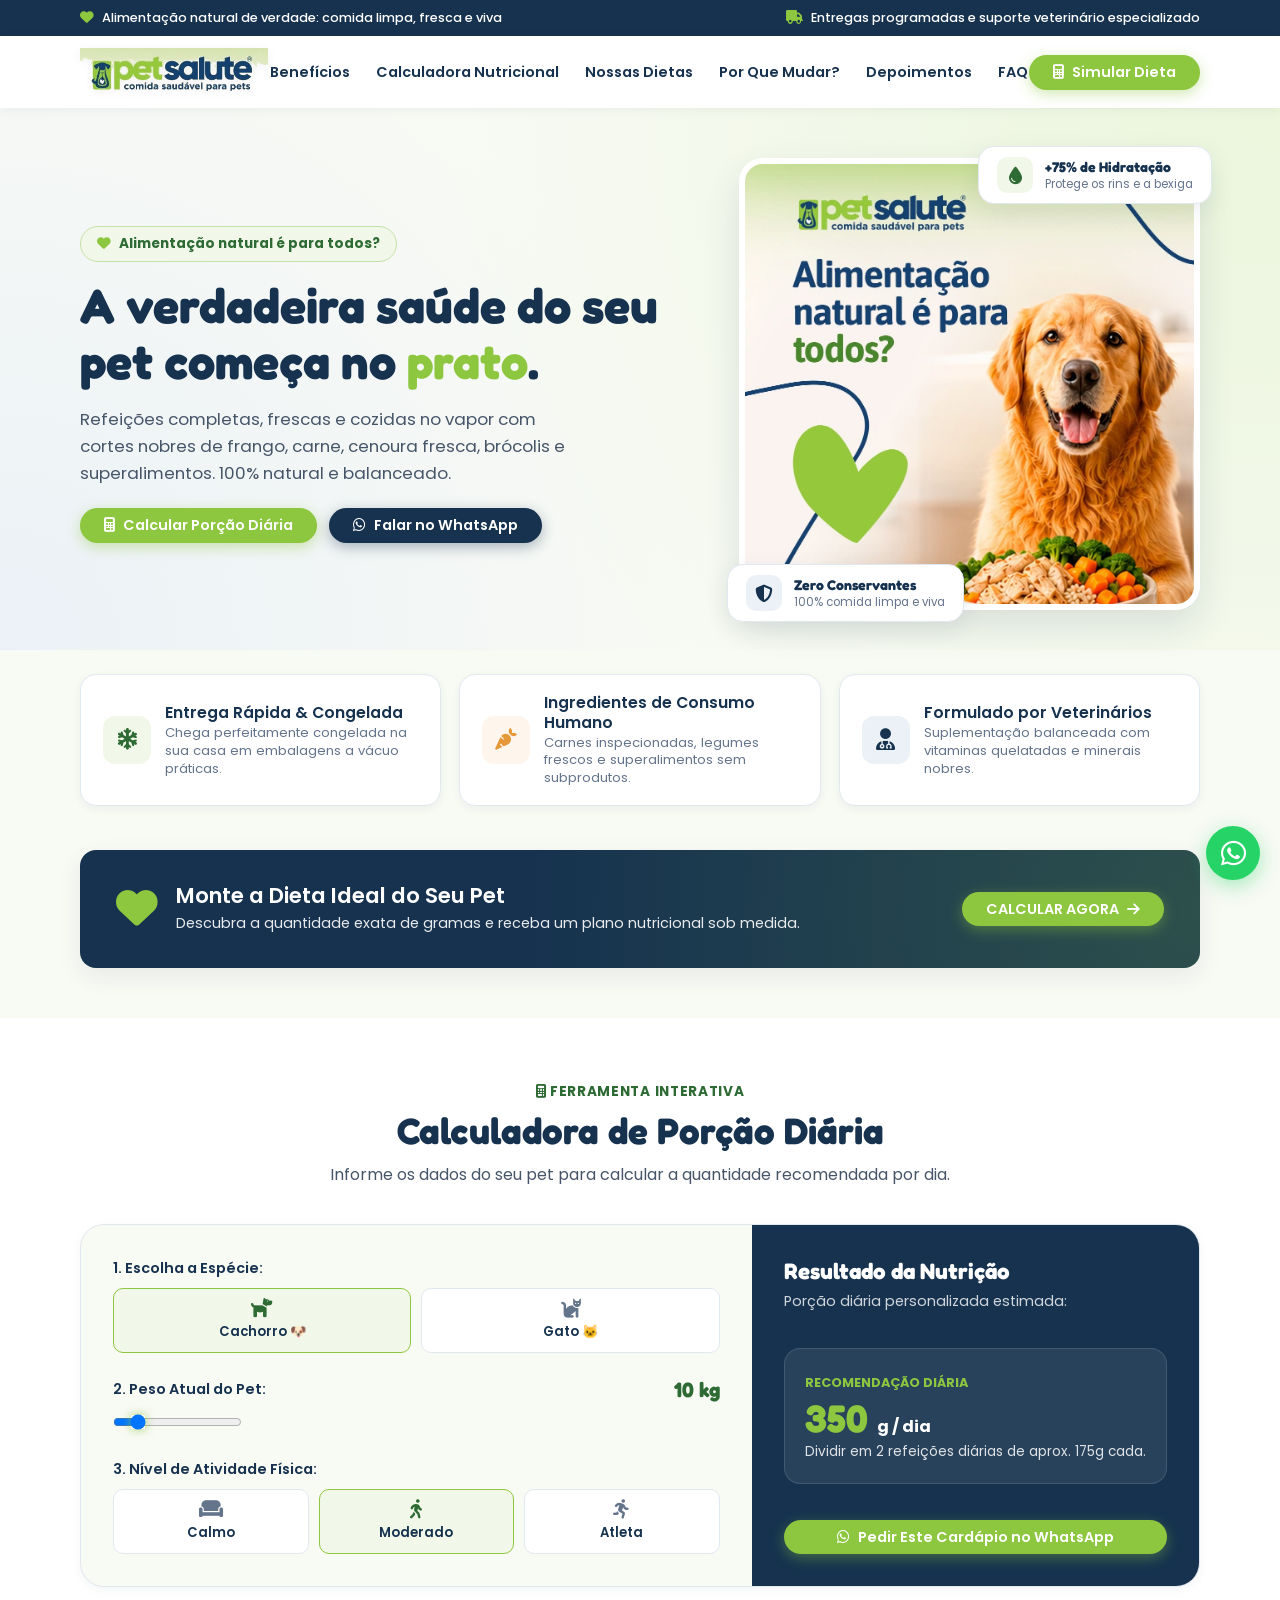
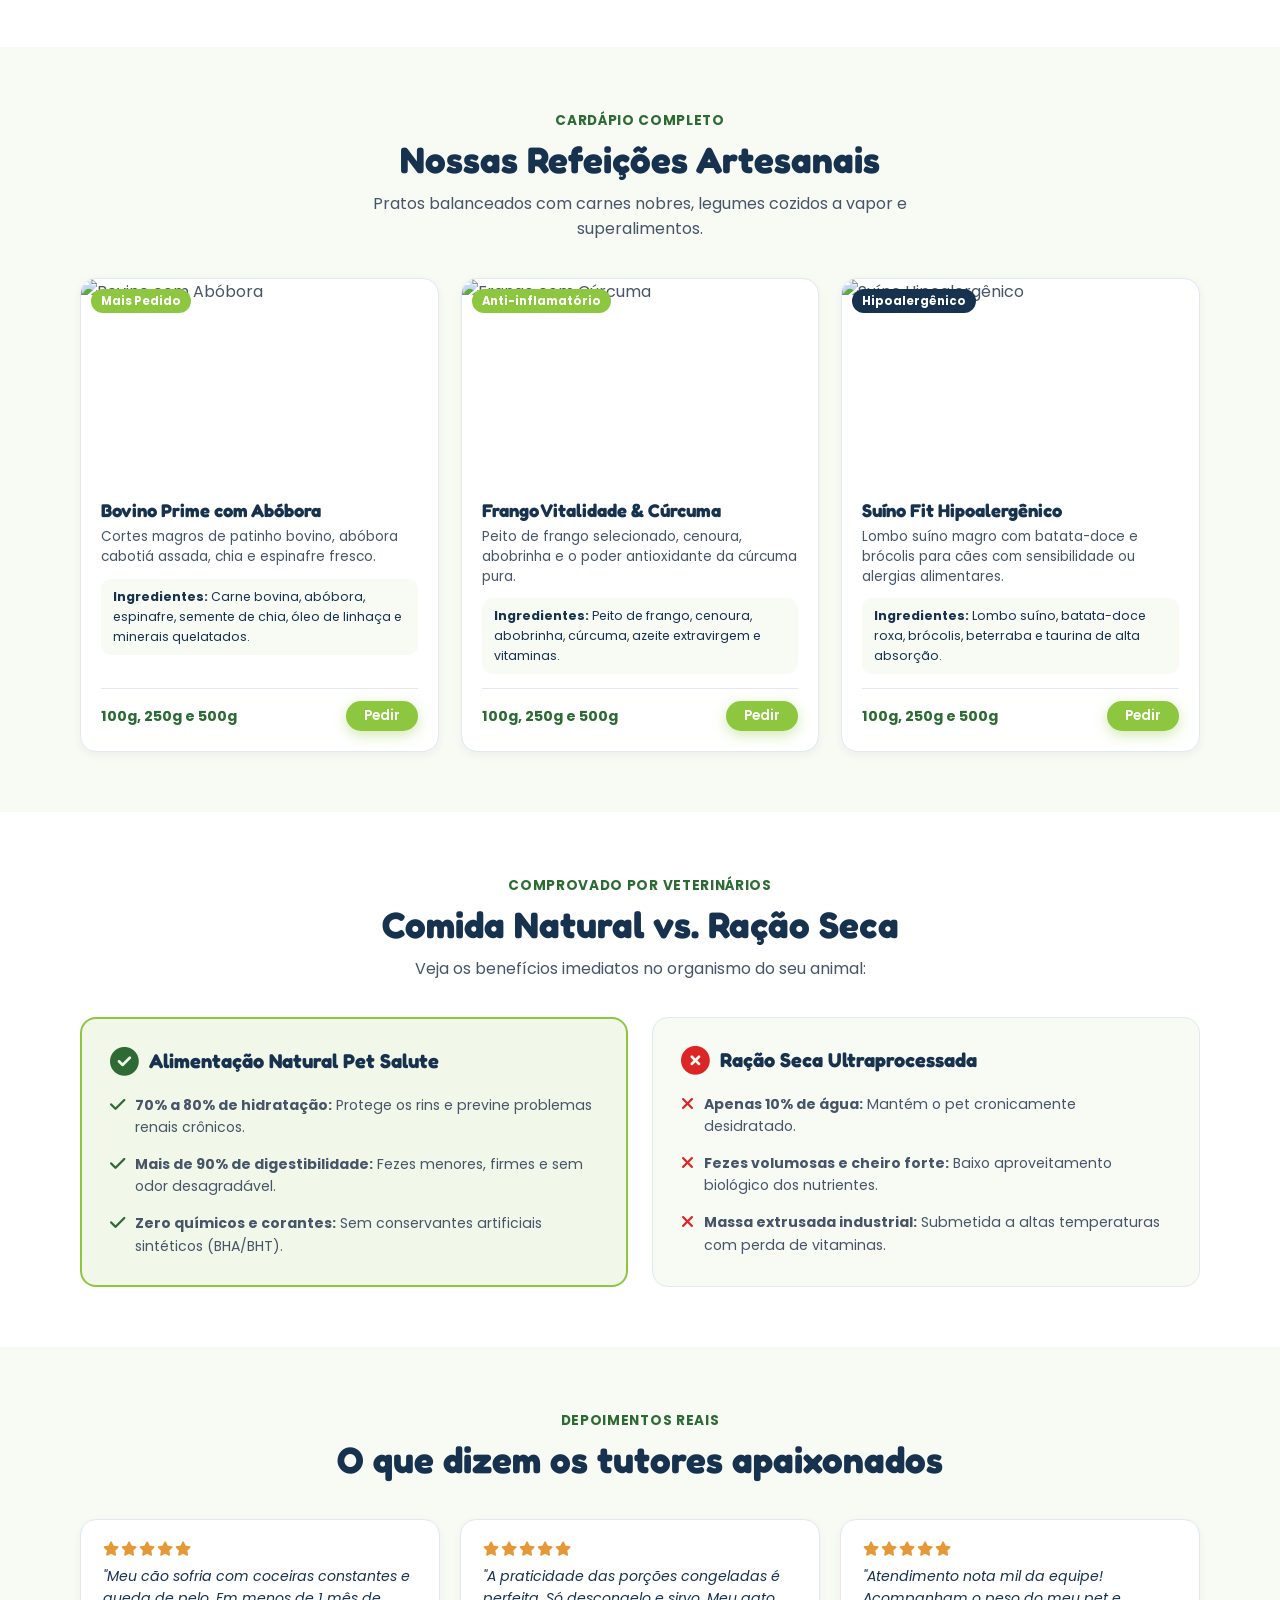
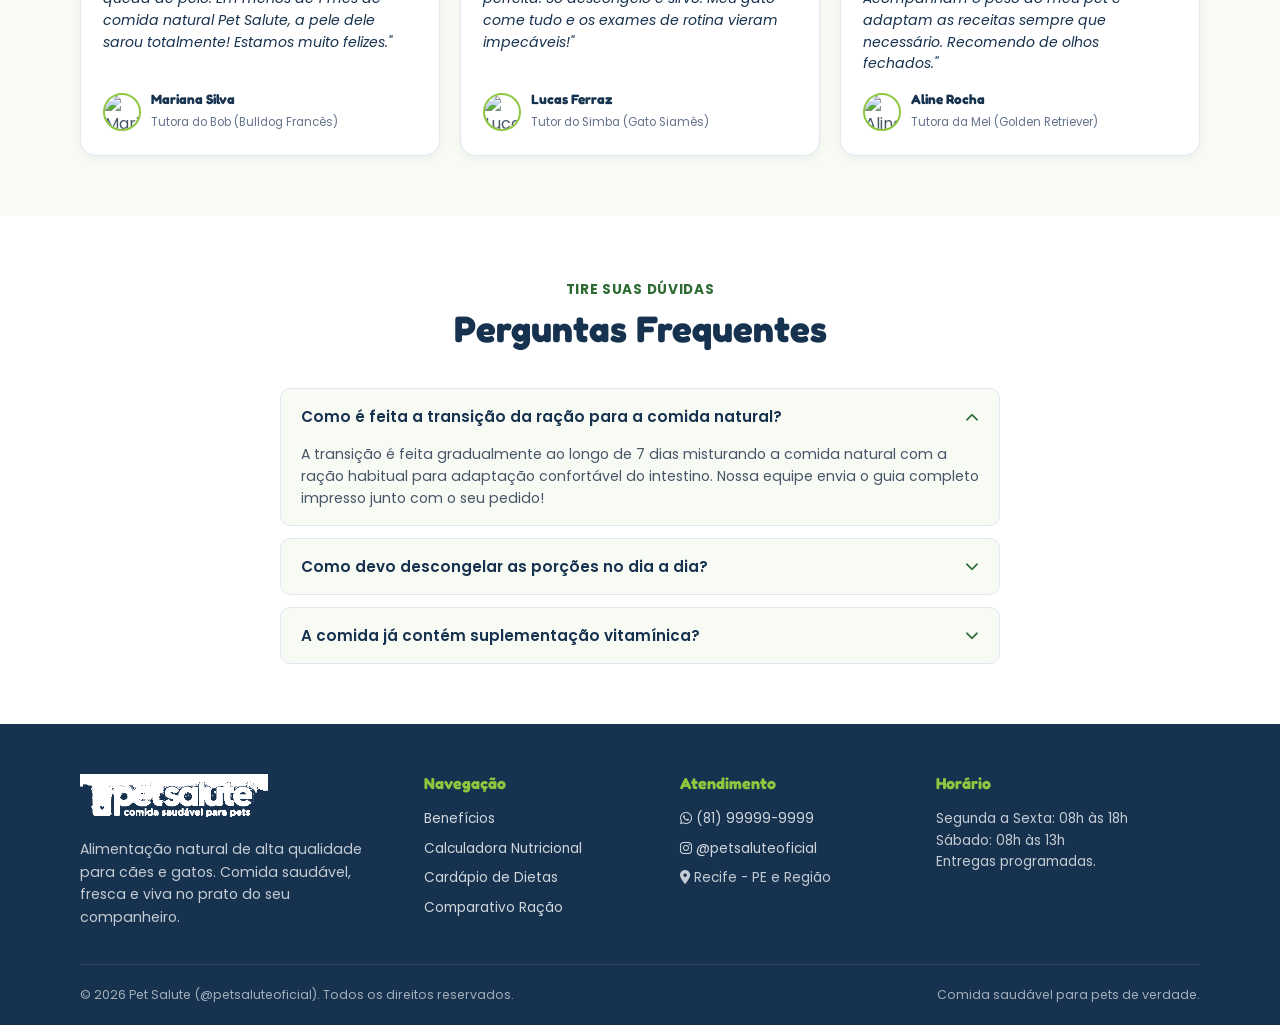
==== index.html @ 41bbfdbf "feat: site moderno Pet Salute - Alimentacao Natural" ====
<!DOCTYPE html>
<html lang="pt-BR">
<head>
  <meta charset="UTF-8">
  <meta name="viewport" content="width=device-width, initial-scale=1.0">
  <title>Pet Salute – Comida Saudável para Pets | Alimentação Natural</title>
  <meta name="description" content="Pet Salute é alimentação natural de verdade para cães e gatos. Ingredientes 100% naturais, cozimento brando no vapor e acompanhamento veterinário especializado.">
  <meta name="keywords" content="Pet Salute, Alimentação Natural Pets, Comida Saudável para Pets, Nutrição Canina Recife, Comida de Verdade Cães, @petsaluteoficial">
  <meta property="og:title" content="Pet Salute – Comida Saudável para Pets">
  <meta property="og:description" content="Alimentação natural é para todos? Conheça nossos cardápios frescos e balanceados.">
  <meta property="og:image" content="imagem.jpg">

  <!-- Favicon Oficial Pet Salute -->
  <link rel="icon" type="image/png" href="favicon.png">
  <link rel="shortcut icon" type="image/png" href="favicon.png">
  <link rel="apple-touch-icon" href="favicon.png">

  <!-- Google Fonts: Fredoka & Poppins / Readex Pro -->
  <link rel="preconnect" href="https://fonts.googleapis.com">
  <link rel="preconnect" href="https://fonts.gstatic.com" crossorigin>
  <link href="https://fonts.googleapis.com/css2?family=Fredoka:wght@400;500;600;700&family=Poppins:wght@300;400;500;600;700&display=swap" rel="stylesheet">

  <!-- Font Awesome Icons -->
  <link rel="stylesheet" href="https://cdnjs.cloudflare.com/ajax/libs/font-awesome/6.5.1/css/all.min.css">

  <!-- CSS Customizado -->
  <link rel="stylesheet" href="style.css">
</head>
<body>

  <!-- ==================== TOPBAR DE ANÚNCIO ==================== -->
  <div class="topbar-petsalute">
    <div class="container topbar-content">
      <div class="topbar-item">
        <i class="fas fa-heart"></i>
        <span>Alimentação natural de verdade: comida limpa, fresca e viva</span>
      </div>
      <div class="topbar-item">
        <i class="fas fa-truck"></i>
        <span>Entregas programadas e suporte veterinário especializado</span>
      </div>
    </div>
  </div>

  <!-- ==================== HEADER & NAVBAR ==================== -->
  <header class="site-header">
    <div class="container navbar">
      <!-- Logo Oficial Pet Salute com Transparência -->
      <a href="#" class="brand-logo-wrap" aria-label="Pet Salute Início">
        <img src="logo-petsalute.png" alt="Pet Salute - Comida Saudável para Pets" class="brand-logo-img" />
      </a>

      <!-- Menu Principal -->
      <nav class="nav-links">
        <a href="#beneficios" class="nav-link">Benefícios</a>
        <a href="#calculadora" class="nav-link">Calculadora Nutricional</a>
        <a href="#cardapio" class="nav-link">Nossas Dietas</a>
        <a href="#comparativo" class="nav-link">Por Que Mudar?</a>
        <a href="#depoimentos" class="nav-link">Depoimentos</a>
        <a href="#faq" class="nav-link">FAQ</a>
      </nav>

      <!-- Botões de Ação -->
      <div class="header-actions">
        <a href="#calculadora" class="btn-ps btn-ps-green">
          <i class="fas fa-calculator"></i> Simular Dieta
        </a>
        <button class="mobile-toggle" id="mobile-toggle-btn" aria-label="Menu">
          <i class="fas fa-bars"></i>
        </button>
      </div>
    </div>
  </header>

  <!-- ==================== HERO SECTION COM O GOLDEN RETRIEVER ==================== -->
  <section class="hero-section" id="home">
    <div class="container hero-grid">
      <div class="hero-content">
        <span class="hero-tag">
          <i class="fas fa-heart"></i> Alimentação natural é para todos?
        </span>
        <h1 class="hero-title">
          A verdadeira saúde do seu pet começa no <span>prato</span>.
        </h1>
        <p class="hero-desc">
          Refeições completas, frescas e cozidas no vapor com cortes nobres de frango, carne, cenoura fresca, brócolis e superalimentos. 100% natural e balanceado.
        </p>

        <div class="hero-ctas">
          <a href="#calculadora" class="btn-ps btn-ps-green">
            <i class="fas fa-calculator"></i> Calcular Porção Diária
          </a>
          <a href="https://wa.me/5581999999999?text=Ol%C3%A1%20Pet%20Salute!%20Gostaria%20de%20montar%20um%20card%C3%A1pio%20natural%20para%20o%20meu%20pet." target="_blank" class="btn-ps btn-ps-blue">
            <i class="fab fa-whatsapp"></i> Falar no WhatsApp
          </a>
        </div>
      </div>

      <div class="hero-media-wrap">
        <!-- Foto Oficial do Golden Retriever perfeitamente enquadrada -->
        <div class="hero-image-card">
          <img src="imagem.jpg" alt="Alimentação Natural Pet Salute" class="hero-golden-img" />
        </div>

        <!-- Badges Flutuantes -->
        <div class="hero-float-badge badge-top-right">
          <div class="float-badge-icon">
            <i class="fas fa-tint"></i>
          </div>
          <div class="float-badge-text">
            <h5>+75% de Hidratação</h5>
            <p>Protege os rins e a bexiga</p>
          </div>
        </div>

        <div class="hero-float-badge badge-bottom-left">
          <div class="float-badge-icon" style="background: #EBF1F7; color: #16324F;">
            <i class="fas fa-shield-alt"></i>
          </div>
          <div class="float-badge-text">
            <h5>Zero Conservantes</h5>
            <p>100% comida limpa e viva</p>
          </div>
        </div>
      </div>
    </div>
  </section>

  <!-- ==================== BARRA DE 3 DESTAQUES (GRID DE CONFIANÇA) ==================== -->
  <section class="features-bar-section" id="beneficios">
    <div class="container">
      <div class="features-3-grid">
        <div class="feature-box-petsalute">
          <div class="feature-box-icon">
            <i class="fas fa-snowflake"></i>
          </div>
          <div class="feature-box-text">
            <h4>Entrega Rápida & Congelada</h4>
            <p>Chega perfeitamente congelada na sua casa em embalagens a vácuo práticas.</p>
          </div>
        </div>

        <div class="feature-box-petsalute">
          <div class="feature-box-icon" style="background: #FEF6EC; color: #E59837;">
            <i class="fas fa-carrot"></i>
          </div>
          <div class="feature-box-text">
            <h4>Ingredientes de Consumo Humano</h4>
            <p>Carnes inspecionadas, legumes frescos e superalimentos sem subprodutos.</p>
          </div>
        </div>

        <div class="feature-box-petsalute">
          <div class="feature-box-icon" style="background: #EBF1F7; color: #16324F;">
            <i class="fas fa-user-md"></i>
          </div>
          <div class="feature-box-text">
            <h4>Formulado por Veterinários</h4>
            <p>Suplementação balanceada com vitaminas quelatadas e minerais nobres.</p>
          </div>
        </div>
      </div>
    </div>
  </section>

  <!-- ==================== BANNER DESTAQUE AZUL PETRÓLEO ==================== -->
  <section class="container">
    <div class="blue-banner-highlight">
      <div class="blue-banner-info">
        <div class="blue-banner-icon">
          <i class="fas fa-heart"></i>
        </div>
        <div class="blue-banner-text">
          <h3>Monte a Dieta Ideal do Seu Pet</h3>
          <p>Descubra a quantidade exata de gramas e receba um plano nutricional sob medida.</p>
        </div>
      </div>
      <a href="#calculadora" class="btn-ps btn-ps-green">
        CALCULAR AGORA <i class="fas fa-arrow-right"></i>
      </a>
    </div>
  </section>

  <!-- ==================== CALCULADORA NUTRICIONAL ==================== -->
  <section class="section-calculator" id="calculadora">
    <div class="container">
      <div class="section-head-center">
        <span class="section-tag"><i class="fas fa-calculator"></i> Ferramenta Interativa</span>
        <h2 class="section-title">Calculadora de Porção Diária</h2>
        <p class="section-subtitle">Informe os dados do seu pet para calcular a quantidade recomendada por dia.</p>
      </div>

      <div class="calculator-card-petsalute">
        <!-- Lado dos Inputs -->
        <div class="calc-inputs-side">
          <div class="calc-group">
            <label class="calc-label">1. Escolha a Espécie:</label>
            <div class="species-buttons-row">
              <button type="button" class="calc-select-btn pet-species-btn active" data-sp="dog">
                <i class="fas fa-dog"></i>
                <span>Cachorro 🐶</span>
              </button>
              <button type="button" class="calc-select-btn pet-species-btn" data-sp="cat">
                <i class="fas fa-cat"></i>
                <span>Gato 🐱</span>
              </button>
            </div>
          </div>

          <div class="calc-group">
            <div class="weight-slider-header">
              <label class="calc-label" style="margin-bottom: 0;">2. Peso Atual do Pet:</label>
              <span class="weight-number-highlight" id="weight-display-val">10 kg</span>
            </div>
            <input type="range" id="pet-weight-range" min="1" max="60" step="0.5" value="10" />
          </div>

          <div class="calc-group" style="margin-bottom: 0;">
            <label class="calc-label">3. Nível de Atividade Física:</label>
            <div class="activity-buttons-row">
              <button type="button" class="calc-select-btn pet-act-btn" data-act="low">
                <i class="fas fa-couch"></i>
                <span>Calmo</span>
              </button>
              <button type="button" class="calc-select-btn pet-act-btn active" data-act="moderate">
                <i class="fas fa-walking"></i>
                <span>Moderado</span>
              </button>
              <button type="button" class="calc-select-btn pet-act-btn" data-act="high">
                <i class="fas fa-running"></i>
                <span>Atleta</span>
              </button>
            </div>
          </div>
        </div>

        <!-- Lado do Resultado -->
        <div class="calc-results-side">
          <div>
            <h3 style="color: white; font-size: 1.4rem; margin-bottom: 6px;">Resultado da Nutrição</h3>
            <p style="color: rgba(255,255,255,0.8); font-size: 0.9rem;">Porção diária personalizada estimada:</p>
          </div>

          <div class="result-card-inner">
            <span style="font-size: 0.8rem; text-transform: uppercase; color: var(--ps-green); font-weight: 700;">Recomendação Diária</span>
            <div class="result-grams" id="calc-grams-result">350 <span>g / dia</span></div>
            <p style="font-size: 0.85rem; color: rgba(255,255,255,0.85); margin-bottom: 0;" id="calc-meals-split">
              Dividir em 2 refeições diárias de 175g.
            </p>
          </div>

          <a href="#" id="calc-whatsapp-btn" target="_blank" class="btn-ps btn-ps-green" style="width: 100%;">
            <i class="fab fa-whatsapp"></i> Pedir Este Cardápio no WhatsApp
          </a>
        </div>
      </div>
    </div>
  </section>

  <!-- ==================== VITRINE DE DIETAS ==================== -->
  <section class="section-products" id="cardapio">
    <div class="container">
      <div class="section-head-center">
        <span class="section-tag">Cardápio Completo</span>
        <h2 class="section-title">Nossas Refeições Artesanais</h2>
        <p class="section-subtitle">Pratos balanceados com carnes nobres, legumes cozidos a vapor e superalimentos.</p>
      </div>

      <div class="products-grid-petsalute">
        <!-- Produto 1 -->
        <div class="product-card-petsalute">
          <div class="product-image-container">
            <img src="https://images.unsplash.com/photo-1589924691995-400dc9ecc119?auto=format&fit=crop&w=700&q=80" alt="Bovino com Abóbora" />
            <span class="product-seal-badge">Mais Pedido</span>
          </div>
          <div class="product-card-body">
            <h3 class="product-card-title">Bovino Prime com Abóbora</h3>
            <p class="product-card-desc">Cortes magros de patinho bovino, abóbora cabotiá assada, chia e espinafre fresco.</p>
            <div class="product-ingredients-box">
              <strong>Ingredientes:</strong> Carne bovina, abóbora, espinafre, semente de chia, óleo de linhaça e minerais quelatados.
            </div>
            <div class="product-card-footer">
              <span style="font-weight: 700; color: var(--ps-green-dark); font-size: 0.9rem;">100g, 250g e 500g</span>
              <a href="https://wa.me/5581999999999?text=Ol%C3%A1%20Pet%20Salute!%20Quero%20pedir%20a%20receita%20Bovino%20Prime%20com%20Ab%C3%B3bora." target="_blank" class="btn-ps btn-ps-green" style="padding: 8px 18px; font-size: 0.85rem;">
                Pedir
              </a>
            </div>
          </div>
        </div>

        <!-- Produto 2 -->
        <div class="product-card-petsalute">
          <div class="product-image-container">
            <img src="https://images.unsplash.com/photo-1546069901-ba9599a7e63c?auto=format&fit=crop&w=700&q=80" alt="Frango com Cúrcuma" />
            <span class="product-seal-badge">Anti-inflamatório</span>
          </div>
          <div class="product-card-body">
            <h3 class="product-card-title">Frango Vitalidade & Cúrcuma</h3>
            <p class="product-card-desc">Peito de frango selecionado, cenoura, abobrinha e o poder antioxidante da cúrcuma pura.</p>
            <div class="product-ingredients-box">
              <strong>Ingredientes:</strong> Peito de frango, cenoura, abobrinha, cúrcuma, azeite extravirgem e vitaminas.
            </div>
            <div class="product-card-footer">
              <span style="font-weight: 700; color: var(--ps-green-dark); font-size: 0.9rem;">100g, 250g e 500g</span>
              <a href="https://wa.me/5581999999999?text=Ol%C3%A1%20Pet%20Salute!%20Quero%20pedir%20a%20receita%20Frango%20Vitalidade." target="_blank" class="btn-ps btn-ps-green" style="padding: 8px 18px; font-size: 0.85rem;">
                Pedir
              </a>
            </div>
          </div>
        </div>

        <!-- Produto 3 -->
        <div class="product-card-petsalute">
          <div class="product-image-container">
            <img src="https://images.unsplash.com/photo-1532550907401-a500c9a57435?auto=format&fit=crop&w=700&q=80" alt="Suíno Hipoalergênico" />
            <span class="product-seal-badge" style="background: var(--ps-blue);">Hipoalergênico</span>
          </div>
          <div class="product-card-body">
            <h3 class="product-card-title">Suíno Fit Hipoalergênico</h3>
            <p class="product-card-desc">Lombo suíno magro com batata-doce e brócolis para cães com sensibilidade ou alergias alimentares.</p>
            <div class="product-ingredients-box">
              <strong>Ingredientes:</strong> Lombo suíno, batata-doce roxa, brócolis, beterraba e taurina de alta absorção.
            </div>
            <div class="product-card-footer">
              <span style="font-weight: 700; color: var(--ps-green-dark); font-size: 0.9rem;">100g, 250g e 500g</span>
              <a href="https://wa.me/5581999999999?text=Ol%C3%A1%20Pet%20Salute!%20Quero%20pedir%20a%20receita%20Su%C3%ADno%20Fit." target="_blank" class="btn-ps btn-ps-green" style="padding: 8px 18px; font-size: 0.85rem;">
                Pedir
              </a>
            </div>
          </div>
        </div>
      </div>
    </div>
  </section>

  <!-- ==================== COMPARATIVO DIRETO ==================== -->
  <section class="section-comparison" id="comparativo">
    <div class="container">
      <div class="section-head-center">
        <span class="section-tag">Comprovado por Veterinários</span>
        <h2 class="section-title">Comida Natural vs. Ração Seca</h2>
        <p class="section-subtitle">Veja os benefícios imediatos no organismo do seu animal:</p>
      </div>

      <div class="comparison-grid-petsalute">
        <!-- Natural Pet Salute -->
        <div class="comp-box-natural">
          <div class="comp-title-row">
            <i class="fas fa-check-circle" style="color: var(--ps-green-dark); font-size: 1.8rem;"></i>
            <h3 style="color: var(--ps-blue);">Alimentação Natural Pet Salute</h3>
          </div>
          <div class="comp-items-list">
            <div class="comp-item-single">
              <i class="fas fa-check"></i>
              <div>
                <strong>70% a 80% de hidratação:</strong> Protege os rins e previne problemas renais crônicos.
              </div>
            </div>
            <div class="comp-item-single">
              <i class="fas fa-check"></i>
              <div>
                <strong>Mais de 90% de digestibilidade:</strong> Fezes menores, firmes e sem odor desagradável.
              </div>
            </div>
            <div class="comp-item-single">
              <i class="fas fa-check"></i>
              <div>
                <strong>Zero químicos e corantes:</strong> Sem conservantes artificiais sintéticos (BHA/BHT).
              </div>
            </div>
          </div>
        </div>

        <!-- Ração Seca -->
        <div class="comp-box-dry">
          <div class="comp-title-row">
            <i class="fas fa-times-circle" style="color: #DC2626; font-size: 1.8rem;"></i>
            <h3 style="color: var(--ps-blue);">Ração Seca Ultraprocessada</h3>
          </div>
          <div class="comp-items-list">
            <div class="comp-item-single">
              <i class="fas fa-times"></i>
              <div>
                <strong>Apenas 10% de água:</strong> Mantém o pet cronicamente desidratado.
              </div>
            </div>
            <div class="comp-item-single">
              <i class="fas fa-times"></i>
              <div>
                <strong>Fezes volumosas e cheiro forte:</strong> Baixo aproveitamento biológico dos nutrientes.
              </div>
            </div>
            <div class="comp-item-single">
              <i class="fas fa-times"></i>
              <div>
                <strong>Massa extrusada industrial:</strong> Submetida a altas temperaturas com perda de vitaminas.
              </div>
            </div>
          </div>
        </div>
      </div>
    </div>
  </section>

  <!-- ==================== DEPOIMENTOS ==================== -->
  <section class="testimonials-section" id="depoimentos">
    <div class="container">
      <div class="section-head-center">
        <span class="section-tag">Depoimentos Reais</span>
        <h2 class="section-title">O que dizem os tutores apaixonados</h2>
      </div>

      <div class="testimonials-grid-petsalute">
        <div class="testimonial-card-single">
          <div>
            <div class="testimonial-stars">
              <i class="fas fa-star"></i><i class="fas fa-star"></i><i class="fas fa-star"></i><i class="fas fa-star"></i><i class="fas fa-star"></i>
            </div>
            <p class="testimonial-text">
              "Meu cão sofria com coceiras constantes e queda de pelo. Em menos de 1 mês de comida natural Pet Salute, a pele dele sarou totalmente! Estamos muito felizes."
            </p>
          </div>
          <div class="testimonial-author-box">
            <img src="https://images.unsplash.com/photo-1544005313-94ddf0286df2?auto=format&fit=crop&w=100&q=80" alt="Mariana Silva" class="author-avatar-img" />
            <div class="author-name-title">
              <h5>Mariana Silva</h5>
              <span>Tutora do Bob (Bulldog Francês)</span>
            </div>
          </div>
        </div>

        <div class="testimonial-card-single">
          <div>
            <div class="testimonial-stars">
              <i class="fas fa-star"></i><i class="fas fa-star"></i><i class="fas fa-star"></i><i class="fas fa-star"></i><i class="fas fa-star"></i>
            </div>
            <p class="testimonial-text">
              "A praticidade das porções congeladas é perfeita. Só descongelo e sirvo. Meu gato come tudo e os exames de rotina vieram impecáveis!"
            </p>
          </div>
          <div class="testimonial-author-box">
            <img src="https://images.unsplash.com/photo-1507003211169-0a1dd7228f2d?auto=format&fit=crop&w=100&q=80" alt="Lucas Ferraz" class="author-avatar-img" />
            <div class="author-name-title">
              <h5>Lucas Ferraz</h5>
              <span>Tutor do Simba (Gato Siamês)</span>
            </div>
          </div>
        </div>

        <div class="testimonial-card-single">
          <div>
            <div class="testimonial-stars">
              <i class="fas fa-star"></i><i class="fas fa-star"></i><i class="fas fa-star"></i><i class="fas fa-star"></i><i class="fas fa-star"></i>
            </div>
            <p class="testimonial-text">
              "Atendimento nota mil da equipe! Acompanham o peso do meu pet e adaptam as receitas sempre que necessário. Recomendo de olhos fechados."
            </p>
          </div>
          <div class="testimonial-author-box">
            <img src="https://images.unsplash.com/photo-1534528741775-53994a69daeb?auto=format&fit=crop&w=100&q=80" alt="Aline Rocha" class="author-avatar-img" />
            <div class="author-name-title">
              <h5>Aline Rocha</h5>
              <span>Tutora da Mel (Golden Retriever)</span>
            </div>
          </div>
        </div>
      </div>
    </div>
  </section>

  <!-- ==================== FAQ ACORDEÃO ==================== -->
  <section class="faq-section" id="faq">
    <div class="container">
      <div class="section-head-center">
        <span class="section-tag">Tire Suas Dúvidas</span>
        <h2 class="section-title">Perguntas Frequentes</h2>
      </div>

      <div class="faq-list-petsalute">
        <div class="faq-card-item active">
          <button class="faq-card-question">
            <span>Como é feita a transição da ração para a comida natural?</span>
            <i class="fas fa-chevron-down"></i>
          </button>
          <div class="faq-card-answer">
            A transição é feita gradualmente ao longo de 7 dias misturando a comida natural com a ração habitual para adaptação confortável do intestino. Nossa equipe envia o guia completo impresso junto com o seu pedido!
          </div>
        </div>

        <div class="faq-card-item">
          <button class="faq-card-question">
            <span>Como devo descongelar as porções no dia a dia?</span>
            <i class="fas fa-chevron-down"></i>
          </button>
          <div class="faq-card-answer">
            Basta transferir a porção do freezer para a geladeira na véspera. Na hora de servir, você pode ofertar em temperatura ambiente ou aquecer levemente em banho-maria para liberar os aromas naturais.
          </div>
        </div>

        <div class="faq-card-item">
          <button class="faq-card-question">
            <span>A comida já contém suplementação vitamínica?</span>
            <i class="fas fa-chevron-down"></i>
          </button>
          <div class="faq-card-answer">
            Sim! Nossas dietas são formuladas por veterinários nutrólogos e recebem mix mineral e vitamínico quelatado de alto aproveitamento biológico para suprir 100% das necessidades diárias.
          </div>
        </div>
      </div>
    </div>
  </section>

  <!-- ==================== FOOTER ==================== -->
  <footer class="site-footer-petsalute">
    <div class="container">
      <div class="footer-grid-4">
        <div>
          <div class="brand-logo-wrap" style="margin-bottom: 16px;">
            <img src="logo-petsalute.png" alt="Pet Salute" class="brand-logo-img" style="filter: brightness(0) invert(1);" />
          </div>
          <p style="color: rgba(255,255,255,0.75); font-size: 0.88rem; line-height: 1.6;">
            Alimentação natural de alta qualidade para cães e gatos. Comida saudável, fresca e viva no prato do seu companheiro.
          </p>
        </div>

        <div>
          <h4 class="footer-col-title">Navegação</h4>
          <div class="footer-links-list">
            <a href="#beneficios">Benefícios</a>
            <a href="#calculadora">Calculadora Nutricional</a>
            <a href="#cardapio">Cardápio de Dietas</a>
            <a href="#comparativo">Comparativo Ração</a>
          </div>
        </div>

        <div>
          <h4 class="footer-col-title">Atendimento</h4>
          <div class="footer-links-list">
            <a href="https://wa.me/5581999999999" target="_blank"><i class="fab fa-whatsapp"></i> (81) 99999-9999</a>
            <a href="https://www.instagram.com/petsaluteoficial" target="_blank"><i class="fab fa-instagram"></i> @petsaluteoficial</a>
            <span style="color: rgba(255,255,255,0.75); font-size: 0.85rem;"><i class="fas fa-map-marker-alt"></i> Recife - PE e Região</span>
          </div>
        </div>

        <div>
          <h4 class="footer-col-title">Horário</h4>
          <p style="color: rgba(255,255,255,0.75); font-size: 0.85rem; line-height: 1.6;">
            Segunda a Sexta: 08h às 18h<br>
            Sábado: 08h às 13h<br>
            Entregas programadas.
          </p>
        </div>
      </div>

      <div class="footer-bottom-bar">
        <span>© 2026 Pet Salute (@petsaluteoficial). Todos os direitos reservados.</span>
        <span>Comida saudável para pets de verdade.</span>
      </div>
    </div>
  </footer>

  <!-- WhatsApp Flutuante -->
  <a href="https://wa.me/5581999999999?text=Ol%C3%A1%20Pet%20Salute!%20Gostaria%20de%20tirar%20d%C3%BAvidas%20sobre%20a%20alimenta%C3%A7%C3%A3o%20natural." target="_blank" class="whatsapp-float-green" aria-label="WhatsApp">
    <i class="fab fa-whatsapp"></i>
  </a>

  <!-- JavaScript -->
  <script src="app.js"></script>
</body>
</html>
---- style.css ----
/* ==========================================================================
   PET SALUTE - PALETA OFICIAL EXTRAÍDA & DESIGN SYSTEM MODERNO
   Cores Oficiais: Verde Limão (#8DC63F), Azul Petróleo (#16324F), Verde Escuro (#2E6B34)
   ========================================================================== */

:root {
  /* Paleta Oficial da Pet Salute */
  --ps-green: #8DC63F;          /* Verde oficial do "pet" e coração */
  --ps-green-dark: #2E6B34;     /* Verde folha escuro da tigela e nutrição */
  --ps-green-light: #F2F8E9;    /* Verde bem claro para fundos e tags */
  --ps-green-hover: #7CB32F;

  --ps-blue: #16324F;           /* Azul petróleo profundo de "salute" */
  --ps-blue-light: #EBF1F7;     /* Azul claro para contrastes suaves */
  --ps-blue-hover: #0F2338;

  --ps-golden: #E59837;         /* Dourado caramelo acolhedor */
  --ps-golden-light: #FEF6EC;

  /* Superfícies & Fundos */
  --bg-page: #F8FAF4;           /* Fundo off-white orgânico suave */
  --bg-white: #FFFFFF;
  --bg-card: #FFFFFF;

  /* Textos */
  --text-dark: #16324F;         /* Azul marinho profundo para títulos e texto forte */
  --text-headings: #16324F;
  --text-body: #475569;         /* Parágrafos suaves e nítidos */
  --text-muted: #64748B;

  /* Bordas e Sombras */
  --border-subtle: #E2E8F0;
  --border-green: #C5E1A5;
  --shadow-sm: 0 3px 10px rgba(22, 50, 79, 0.05);
  --shadow-md: 0 8px 24px rgba(22, 50, 79, 0.08);
  --shadow-lg: 0 16px 36px rgba(22, 50, 79, 0.12);
  --shadow-button: 0 4px 14px rgba(141, 198, 63, 0.40);
  --shadow-blue-btn: 0 4px 14px rgba(22, 50, 79, 0.35);

  /* Raios de Borda */
  --radius-sm: 10px;
  --radius-md: 16px;
  --radius-lg: 24px;
  --radius-pill: 999px;

  /* Tipografia */
  --font-display: 'Fredoka', cursive, sans-serif;
  --font-body: 'Poppins', 'Readex Pro', -apple-system, sans-serif;

  --transition: all 0.25s ease;
}

/* Reset Global */
*, *::before, *::after {
  margin: 0;
  padding: 0;
  box-sizing: border-box;
}

html {
  scroll-behavior: smooth;
  font-size: 16px;
}

body {
  font-family: var(--font-body);
  background-color: var(--bg-page);
  color: var(--text-body);
  line-height: 1.6;
  overflow-x: hidden;
  -webkit-font-smoothing: antialiased;
}

img {
  max-width: 100%;
  height: auto;
  display: block;
}

a {
  text-decoration: none;
  color: inherit;
  transition: var(--transition);
}

button, input, select, textarea {
  font-family: inherit;
  font-size: inherit;
  border: none;
  outline: none;
}

.container {
  width: 100%;
  max-width: 1160px;
  margin: 0 auto;
  padding: 0 20px;
}

/* Tipografia */
h1, h2, h3, h4, h5, h6 {
  font-family: var(--font-display);
  color: var(--text-headings);
  font-weight: 700;
  line-height: 1.22;
}

/* ==========================================================================
   TOPBAR DE ANÚNCIO
   ========================================================================== */
.topbar-petsalute {
  background-color: var(--ps-blue);
  color: #FFFFFF;
  padding: 8px 0;
  font-size: 0.8rem;
  font-weight: 500;
}

.topbar-content {
  display: flex;
  justify-content: space-between;
  align-items: center;
}

.topbar-item {
  display: flex;
  align-items: center;
  gap: 8px;
}

.topbar-item i {
  color: var(--ps-green);
  font-size: 0.85rem;
}

/* ==========================================================================
   HEADER COM LOGO OFICIAL
   ========================================================================== */
.site-header {
  position: sticky;
  top: 0;
  z-index: 100;
  background: var(--bg-white);
  box-shadow: 0 2px 10px rgba(22, 50, 79, 0.06);
  padding: 12px 0;
  transition: var(--transition);
}

.navbar {
  display: flex;
  align-items: center;
  justify-content: space-between;
  min-height: 48px;
}

.brand-logo-wrap {
  display: flex;
  align-items: center;
}

.brand-logo-img {
  height: 48px;
  width: auto;
  object-fit: contain;
  filter: drop-shadow(0 2px 4px rgba(0,0,0,0.05));
}

.nav-links {
  display: flex;
  align-items: center;
  gap: 26px;
}

.nav-link {
  font-size: 0.9rem;
  font-weight: 600;
  color: var(--ps-blue);
  padding: 4px 0;
  position: relative;
  transition: var(--transition);
}

.nav-link:hover {
  color: var(--ps-green);
}

.header-actions {
  display: flex;
  align-items: center;
  gap: 12px;
}

/* ==========================================================================
   BOTÕES COM AS CORES OFICIAIS
   ========================================================================== */
.btn-ps {
  display: inline-flex;
  align-items: center;
  justify-content: center;
  gap: 8px;
  padding: 10px 24px;
  border-radius: var(--radius-pill);
  font-family: var(--font-body);
  font-size: 0.9rem;
  font-weight: 600;
  cursor: pointer;
  transition: var(--transition);
  text-align: center;
  line-height: 1;
  white-space: nowrap;
}

.btn-ps-green {
  background-color: var(--ps-green);
  color: #FFFFFF;
  box-shadow: var(--shadow-button);
}

.btn-ps-green:hover {
  background-color: var(--ps-green-hover);
  transform: translateY(-2px);
  box-shadow: 0 6px 18px rgba(141, 198, 63, 0.5);
}

.btn-ps-blue {
  background-color: var(--ps-blue);
  color: #FFFFFF;
  box-shadow: var(--shadow-blue-btn);
}

.btn-ps-blue:hover {
  background-color: var(--ps-blue-hover);
  transform: translateY(-2px);
  box-shadow: 0 6px 18px rgba(22, 50, 79, 0.45);
}

.btn-ps-golden {
  background-color: var(--ps-golden);
  color: #FFFFFF;
  box-shadow: 0 4px 14px rgba(229, 152, 55, 0.35);
}

.btn-ps-golden:hover {
  background-color: #d18529;
  transform: translateY(-2px);
}

.btn-ps-outline {
  background: transparent;
  color: var(--ps-blue);
  border: 1.5px solid var(--border-subtle);
}

.btn-ps-outline:hover {
  border-color: var(--ps-green);
  color: var(--ps-green-dark);
  background: var(--ps-green-light);
}

.mobile-toggle {
  display: none;
  background: #f1f5f9;
  border-radius: 8px;
  width: 38px;
  height: 38px;
  align-items: center;
  justify-content: center;
  font-size: 1.2rem;
  color: var(--ps-blue);
  cursor: pointer;
  transition: var(--transition);
}

/* ==========================================================================
   HERO SECTION COM O GOLDEN RETRIEVER & TIGELA
   ========================================================================== */
.hero-section {
  position: relative;
  padding: 50px 0 40px;
  background: radial-gradient(circle at top right, #EBF6DC 0%, transparent 60%),
              radial-gradient(circle at bottom left, #EBF1F7 0%, transparent 50%),
              var(--bg-page);
}

.hero-grid {
  display: grid;
  grid-template-columns: 1.15fr 0.85fr;
  gap: 36px;
  align-items: center;
}

.hero-content {
  display: flex;
  flex-direction: column;
  align-items: flex-start;
  gap: 16px;
}

.hero-tag {
  background: var(--ps-green-light);
  color: var(--ps-green-dark);
  border: 1px solid var(--border-green);
  padding: 6px 16px;
  border-radius: var(--radius-pill);
  font-size: 0.85rem;
  font-weight: 700;
  display: inline-flex;
  align-items: center;
  gap: 8px;
}

.hero-tag i {
  color: var(--ps-green);
}

.hero-title {
  font-size: clamp(2.1rem, 3.8vw, 3.1rem);
  color: var(--ps-blue);
  line-height: 1.15;
}

.hero-title span {
  color: var(--ps-green);
}

.hero-desc {
  font-size: 1.05rem;
  color: var(--text-body);
  max-width: 500px;
  line-height: 1.6;
}

.hero-ctas {
  display: flex;
  flex-wrap: wrap;
  gap: 12px;
  margin-top: 6px;
}

.hero-media-wrap {
  position: relative;
}

.hero-image-card {
  border-radius: var(--radius-lg);
  overflow: hidden;
  box-shadow: var(--shadow-lg);
  border: 6px solid white;
  background: #F8FAF4;
  display: flex;
  align-items: center;
  justify-content: center;
}

.hero-image-card img {
  width: 100%;
  height: 440px;
  object-fit: cover;
  object-position: center 15%;
  transition: transform 0.4s ease;
  display: block;
}

.hero-image-card:hover img {
  transform: scale(1.02);
}

/* Badges Flutuantes */
.hero-float-badge {
  position: absolute;
  background: white;
  padding: 10px 18px;
  border-radius: var(--radius-md);
  box-shadow: var(--shadow-md);
  display: flex;
  align-items: center;
  gap: 12px;
  border: 1px solid var(--border-subtle);
  z-index: 10;
}

.badge-top-right {
  top: -12px;
  right: -12px;
}

.badge-bottom-left {
  bottom: -12px;
  left: -12px;
}

.float-badge-icon {
  width: 36px;
  height: 36px;
  border-radius: 10px;
  background: var(--ps-green-light);
  color: var(--ps-green-dark);
  display: flex;
  align-items: center;
  justify-content: center;
  font-size: 1.1rem;
}

.float-badge-text h5 {
  font-size: 0.88rem;
  font-weight: 700;
  color: var(--ps-blue);
}

.float-badge-text p {
  font-size: 0.72rem;
  color: var(--text-muted);
}

/* ==========================================================================
   BARRA DE 3 DESTAQUES (GRID DE CONFIANÇA)
   ========================================================================== */
.features-bar-section {
  padding: 24px 0 44px;
}

.features-3-grid {
  display: grid;
  grid-template-columns: repeat(3, 1fr);
  gap: 18px;
}

.feature-box-petsalute {
  background: var(--bg-white);
  border: 1px solid var(--border-subtle);
  border-radius: var(--radius-md);
  padding: 18px 22px;
  display: flex;
  align-items: center;
  gap: 14px;
  box-shadow: var(--shadow-sm);
  transition: var(--transition);
}

.feature-box-petsalute:hover {
  transform: translateY(-3px);
  box-shadow: var(--shadow-md);
  border-color: var(--ps-green);
}

.feature-box-icon {
  width: 48px;
  height: 48px;
  border-radius: 12px;
  background: var(--ps-green-light);
  color: var(--ps-green-dark);
  display: flex;
  align-items: center;
  justify-content: center;
  font-size: 1.35rem;
  flex-shrink: 0;
}

.feature-box-text h4 {
  font-size: 0.98rem;
  color: var(--ps-blue);
  margin-bottom: 2px;
  font-family: var(--font-body);
  font-weight: 600;
}

.feature-box-text p {
  font-size: 0.82rem;
  color: var(--text-muted);
  line-height: 1.35;
}

/* ==========================================================================
   BANNER DESTAQUE FLUTUANTE AZUL PETRÓLEO
   ========================================================================== */
.blue-banner-highlight {
  background: var(--ps-blue);
  border-radius: var(--radius-md);
  padding: 26px 36px;
  color: white;
  display: flex;
  justify-content: space-between;
  align-items: center;
  box-shadow: var(--shadow-md);
  margin-bottom: 50px;
  background-image: radial-gradient(circle at right, rgba(141, 198, 63, 0.2) 0%, transparent 60%);
}

.blue-banner-info {
  display: flex;
  align-items: center;
  gap: 18px;
}

.blue-banner-icon {
  font-size: 2.6rem;
  color: var(--ps-green);
}

.blue-banner-text h3 {
  color: white;
  font-size: 1.35rem;
  margin-bottom: 2px;
  font-family: var(--font-body);
  font-weight: 600;
}

.blue-banner-text p {
  color: rgba(255, 255, 255, 0.9);
  font-size: 0.9rem;
}

/* ==========================================================================
   CALCULADORA NUTRICIONAL
   ========================================================================== */
.section-calculator {
  padding: 60px 0;
  background: var(--bg-white);
}

.section-head-center {
  text-align: center;
  max-width: 620px;
  margin: 0 auto 36px;
}

.section-tag {
  color: var(--ps-green-dark);
  font-weight: 700;
  font-size: 0.85rem;
  text-transform: uppercase;
  letter-spacing: 0.05em;
  display: inline-block;
  margin-bottom: 6px;
}

.section-title {
  font-size: clamp(1.7rem, 3.2vw, 2.3rem);
  color: var(--ps-blue);
  margin-bottom: 8px;
}

.calculator-card-petsalute {
  background: var(--bg-page);
  border-radius: var(--radius-lg);
  border: 1px solid var(--border-subtle);
  overflow: hidden;
  display: grid;
  grid-template-columns: 1.2fr 0.8fr;
  box-shadow: var(--shadow-sm);
}

.calc-inputs-side {
  padding: 32px;
}

.calc-group {
  margin-bottom: 20px;
}

.calc-label {
  display: block;
  font-weight: 600;
  color: var(--ps-blue);
  margin-bottom: 8px;
  font-size: 0.9rem;
}

.species-buttons-row, .activity-buttons-row {
  display: grid;
  grid-template-columns: repeat(2, 1fr);
  gap: 10px;
}

.activity-buttons-row {
  grid-template-columns: repeat(3, 1fr);
}

.calc-select-btn {
  background: white;
  border: 1.5px solid var(--border-subtle);
  border-radius: var(--radius-sm);
  padding: 10px;
  display: flex;
  flex-direction: column;
  align-items: center;
  gap: 4px;
  cursor: pointer;
  transition: var(--transition);
}

.calc-select-btn i {
  font-size: 1.2rem;
  color: var(--text-muted);
}

.calc-select-btn span {
  font-size: 0.82rem;
  font-weight: 600;
  color: var(--ps-blue);
}

.calc-select-btn.active, .calc-select-btn:hover {
  border-color: var(--ps-green);
  background: var(--ps-green-light);
}

.calc-select-btn.active i, .calc-select-btn:hover i {
  color: var(--ps-green-dark);
}

.weight-slider-header {
  display: flex;
  justify-content: space-between;
  align-items: center;
  margin-bottom: 6px;
}

.weight-number-highlight {
  font-size: 1.3rem;
  font-weight: 700;
  color: var(--ps-green-dark);
  font-family: var(--font-display);
}

input[type="range"]::-webkit-slider-thumb {
  background: var(--ps-green);
  box-shadow: 0 0 8px rgba(141, 198, 63, 0.6);
}

/* Lado do Resultado da Calculadora */
.calc-results-side {
  background: var(--ps-blue);
  color: white;
  padding: 32px;
  display: flex;
  flex-direction: column;
  justify-content: space-between;
}

.result-card-inner {
  background: rgba(255, 255, 255, 0.08);
  border: 1px solid rgba(255, 255, 255, 0.12);
  border-radius: var(--radius-md);
  padding: 20px;
  margin: 16px 0;
}

.result-grams {
  font-size: 2.4rem;
  font-weight: 700;
  color: var(--ps-green);
  font-family: var(--font-display);
  line-height: 1;
  margin: 4px 0;
}

.result-grams span {
  font-size: 1rem;
  color: white;
  font-family: var(--font-body);
}

/* ==========================================================================
   VITRINE DE REFEIÇÕES GOURMET
   ========================================================================== */
.section-products {
  padding: 60px 0;
}

.products-grid-petsalute {
  display: grid;
  grid-template-columns: repeat(3, 1fr);
  gap: 22px;
}

.product-card-petsalute {
  background: var(--bg-white);
  border-radius: var(--radius-md);
  overflow: hidden;
  border: 1px solid var(--border-subtle);
  box-shadow: var(--shadow-sm);
  transition: var(--transition);
  display: flex;
  flex-direction: column;
}

.product-card-petsalute:hover {
  transform: translateY(-4px);
  box-shadow: var(--shadow-md);
  border-color: var(--ps-green);
}

.product-image-container {
  height: 200px;
  position: relative;
  overflow: hidden;
}

.product-image-container img {
  width: 100%;
  height: 100%;
  object-fit: cover;
  transition: transform 0.4s ease;
}

.product-seal-badge {
  position: absolute;
  top: 10px;
  left: 10px;
  background: var(--ps-green);
  color: white;
  font-size: 0.72rem;
  font-weight: 700;
  padding: 3px 10px;
  border-radius: var(--radius-pill);
}

.product-card-body {
  padding: 20px;
  display: flex;
  flex-direction: column;
  flex-grow: 1;
}

.product-card-title {
  font-size: 1.15rem;
  color: var(--ps-blue);
  margin-bottom: 6px;
}

.product-card-desc {
  font-size: 0.85rem;
  color: var(--text-body);
  margin-bottom: 12px;
  line-height: 1.45;
}

.product-ingredients-box {
  background: var(--bg-page);
  border-radius: var(--radius-sm);
  padding: 8px 12px;
  font-size: 0.78rem;
  color: var(--ps-blue);
  margin-bottom: 14px;
}

.product-card-footer {
  margin-top: auto;
  display: flex;
  align-items: center;
  justify-content: space-between;
  padding-top: 12px;
  border-top: 1px solid var(--border-subtle);
}

/* ==========================================================================
   COMPARATIVO VISUAL
   ========================================================================== */
.section-comparison {
  padding: 60px 0;
  background: var(--bg-white);
}

.comparison-grid-petsalute {
  display: grid;
  grid-template-columns: 1fr 1fr;
  gap: 24px;
}

.comp-box-natural {
  background: var(--ps-green-light);
  border: 2px solid var(--ps-green);
  border-radius: var(--radius-md);
  padding: 28px;
}

.comp-box-dry {
  background: var(--bg-page);
  border: 1px solid var(--border-subtle);
  border-radius: var(--radius-md);
  padding: 28px;
}

.comp-title-row {
  display: flex;
  align-items: center;
  gap: 10px;
  margin-bottom: 18px;
}

.comp-title-row h3 {
  font-size: 1.25rem;
}

.comp-items-list {
  display: flex;
  flex-direction: column;
  gap: 14px;
}

.comp-item-single {
  display: flex;
  align-items: flex-start;
  gap: 10px;
  font-size: 0.88rem;
}

.comp-item-single i {
  font-size: 1.1rem;
  margin-top: 2px;
}

.comp-box-natural .comp-item-single i {
  color: var(--ps-green-dark);
}

.comp-box-dry .comp-item-single i {
  color: #DC2626;
}

/* ==========================================================================
   DEPOIMENTOS & FAQ
   ========================================================================== */
.testimonials-section {
  padding: 60px 0;
}

.testimonials-grid-petsalute {
  display: grid;
  grid-template-columns: repeat(3, 1fr);
  gap: 20px;
}

.testimonial-card-single {
  background: var(--bg-white);
  border-radius: var(--radius-md);
  border: 1px solid var(--border-subtle);
  padding: 22px;
  box-shadow: var(--shadow-sm);
  display: flex;
  flex-direction: column;
  justify-content: space-between;
}

.testimonial-stars {
  color: var(--ps-golden);
  font-size: 0.9rem;
  margin-bottom: 10px;
  display: flex;
  gap: 2px;
}

.testimonial-text {
  font-size: 0.88rem;
  color: var(--text-dark);
  line-height: 1.55;
  margin-bottom: 16px;
  font-style: italic;
}

.testimonial-author-box {
  display: flex;
  align-items: center;
  gap: 10px;
}

.author-avatar-img {
  width: 38px;
  height: 38px;
  border-radius: 50%;
  object-fit: cover;
  border: 2px solid var(--ps-green);
}

.author-name-title h5 {
  font-size: 0.85rem;
  color: var(--ps-blue);
}

.author-name-title span {
  font-size: 0.72rem;
  color: var(--text-muted);
}

.faq-section {
  padding: 60px 0;
  background: var(--bg-white);
}

.faq-list-petsalute {
  max-width: 720px;
  margin: 0 auto;
  display: flex;
  flex-direction: column;
  gap: 12px;
}

.faq-card-item {
  background: var(--bg-page);
  border-radius: var(--radius-sm);
  border: 1px solid var(--border-subtle);
  overflow: hidden;
}

.faq-card-question {
  width: 100%;
  padding: 16px 20px;
  display: flex;
  justify-content: space-between;
  align-items: center;
  background: transparent;
  cursor: pointer;
  font-size: 0.95rem;
  font-weight: 600;
  color: var(--ps-blue);
  text-align: left;
}

.faq-card-question i {
  color: var(--ps-green-dark);
  transition: transform 0.3s ease;
  font-size: 0.85rem;
}

.faq-card-item.active .faq-card-question i {
  transform: rotate(180deg);
}

.faq-card-answer {
  max-height: 0;
  overflow: hidden;
  transition: max-height 0.35s ease, padding 0.35s ease;
  padding: 0 20px;
  font-size: 0.88rem;
  color: var(--text-body);
  line-height: 1.55;
}

.faq-card-item.active .faq-card-answer {
  max-height: 250px;
  padding-bottom: 16px;
}

/* ==========================================================================
   RODAPÉ (FOOTER)
   ========================================================================== */
.site-footer-petsalute {
  background: var(--ps-blue);
  color: white;
  padding: 50px 0 20px;
  font-size: 0.85rem;
}

.footer-grid-4 {
  display: grid;
  grid-template-columns: 1.4fr 1fr 1fr 1.2fr;
  gap: 36px;
  padding-bottom: 36px;
  border-bottom: 1px solid rgba(255, 255, 255, 0.1);
}

.footer-col-title {
  color: var(--ps-green);
  font-size: 1rem;
  margin-bottom: 14px;
}

.footer-links-list {
  display: flex;
  flex-direction: column;
  gap: 8px;
}

.footer-links-list a {
  color: rgba(255, 255, 255, 0.8);
}

.footer-links-list a:hover {
  color: var(--ps-green);
  padding-left: 4px;
}

.footer-bottom-bar {
  display: flex;
  justify-content: space-between;
  align-items: center;
  padding-top: 20px;
  color: rgba(255, 255, 255, 0.6);
  font-size: 0.78rem;
}

/* WhatsApp Flutuante */
.whatsapp-float-green {
  position: fixed;
  bottom: 20px;
  right: 20px;
  width: 54px;
  height: 54px;
  border-radius: 50%;
  background: #25D366;
  color: white;
  display: flex;
  align-items: center;
  justify-content: center;
  font-size: 1.8rem;
  box-shadow: 0 6px 20px rgba(37, 211, 102, 0.4);
  z-index: 999;
  transition: var(--transition);
}

.whatsapp-float-green:hover {
  transform: scale(1.08);
  color: white;
}

/* ==========================================================================
   RESPONSIVIDADE MOBILE
   ========================================================================== */
@media (max-width: 992px) {
  .hero-grid { grid-template-columns: 1fr; gap: 30px; }
  .features-3-grid { grid-template-columns: 1fr; }
  .calculator-card-petsalute { grid-template-columns: 1fr; }
  .products-grid-petsalute { grid-template-columns: 1fr 1fr; }
  .comparison-grid-petsalute { grid-template-columns: 1fr; }
  .testimonials-grid-petsalute { grid-template-columns: 1fr; }
  .footer-grid-4 { grid-template-columns: 1fr 1fr; }
  
  .nav-links {
    display: none;
    position: absolute;
    top: 100%;
    left: 0;
    width: 100%;
    background: white;
    flex-direction: column;
    padding: 20px 24px;
    box-shadow: 0 10px 25px rgba(22, 50, 79, 0.1);
    border-top: 1px solid var(--border-subtle);
    gap: 16px;
  }
  .nav-links.mobile-open {
    display: flex;
  }
  .mobile-toggle {
    display: flex;
  }
  .header-actions .btn-ps {
    display: none;
  }
}

@media (max-width: 640px) {
  html { font-size: 15px; }
  
  .topbar-petsalute {
    padding: 6px 0;
    font-size: 0.72rem;
  }
  .topbar-content {
    flex-direction: column;
    gap: 4px;
    text-align: center;
  }

  .site-header {
    padding: 8px 0;
  }
  .brand-logo-img {
    height: 38px;
  }

  .hero-section {
    padding: 30px 0 25px;
  }
  .hero-title {
    font-size: 1.85rem;
    line-height: 1.2;
  }
  .hero-desc {
    font-size: 0.92rem;
  }
  .hero-ctas {
    flex-direction: column;
    width: 100%;
  }
  .hero-ctas .btn-ps {
    width: 100%;
  }
  .hero-image-card img {
    height: 280px;
  }
  
  .hero-float-badge {
    padding: 8px 12px;
  }
  .badge-top-right {
    top: -8px;
    right: -8px;
  }
  .badge-bottom-left {
    bottom: -8px;
    left: -8px;
  }
  .float-badge-text h5 {
    font-size: 0.78rem;
  }
  .float-badge-text p {
    font-size: 0.68rem;
  }

  .blue-banner-highlight {
    flex-direction: column;
    text-align: center;
    gap: 16px;
    padding: 20px;
  }
  .blue-banner-info {
    flex-direction: column;
    text-align: center;
    gap: 8px;
  }
  .blue-banner-icon {
    font-size: 2rem;
  }
  .blue-banner-text h3 {
    font-size: 1.15rem;
  }
  .blue-banner-highlight .btn-ps {
    width: 100%;
  }

  .calc-inputs-side, .calc-results-side {
    padding: 20px 16px;
  }
  .species-buttons-row {
    grid-template-columns: 1fr 1fr;
  }
  .activity-buttons-row {
    grid-template-columns: 1fr;
  }
  .result-grams {
    font-size: 2rem;
  }

  .products-grid-petsalute {
    grid-template-columns: 1fr;
  }

  .footer-grid-4 {
    grid-template-columns: 1fr;
    gap: 24px;
  }
  .footer-bottom-bar {
    flex-direction: column;
    gap: 8px;
    text-align: center;
  }
}
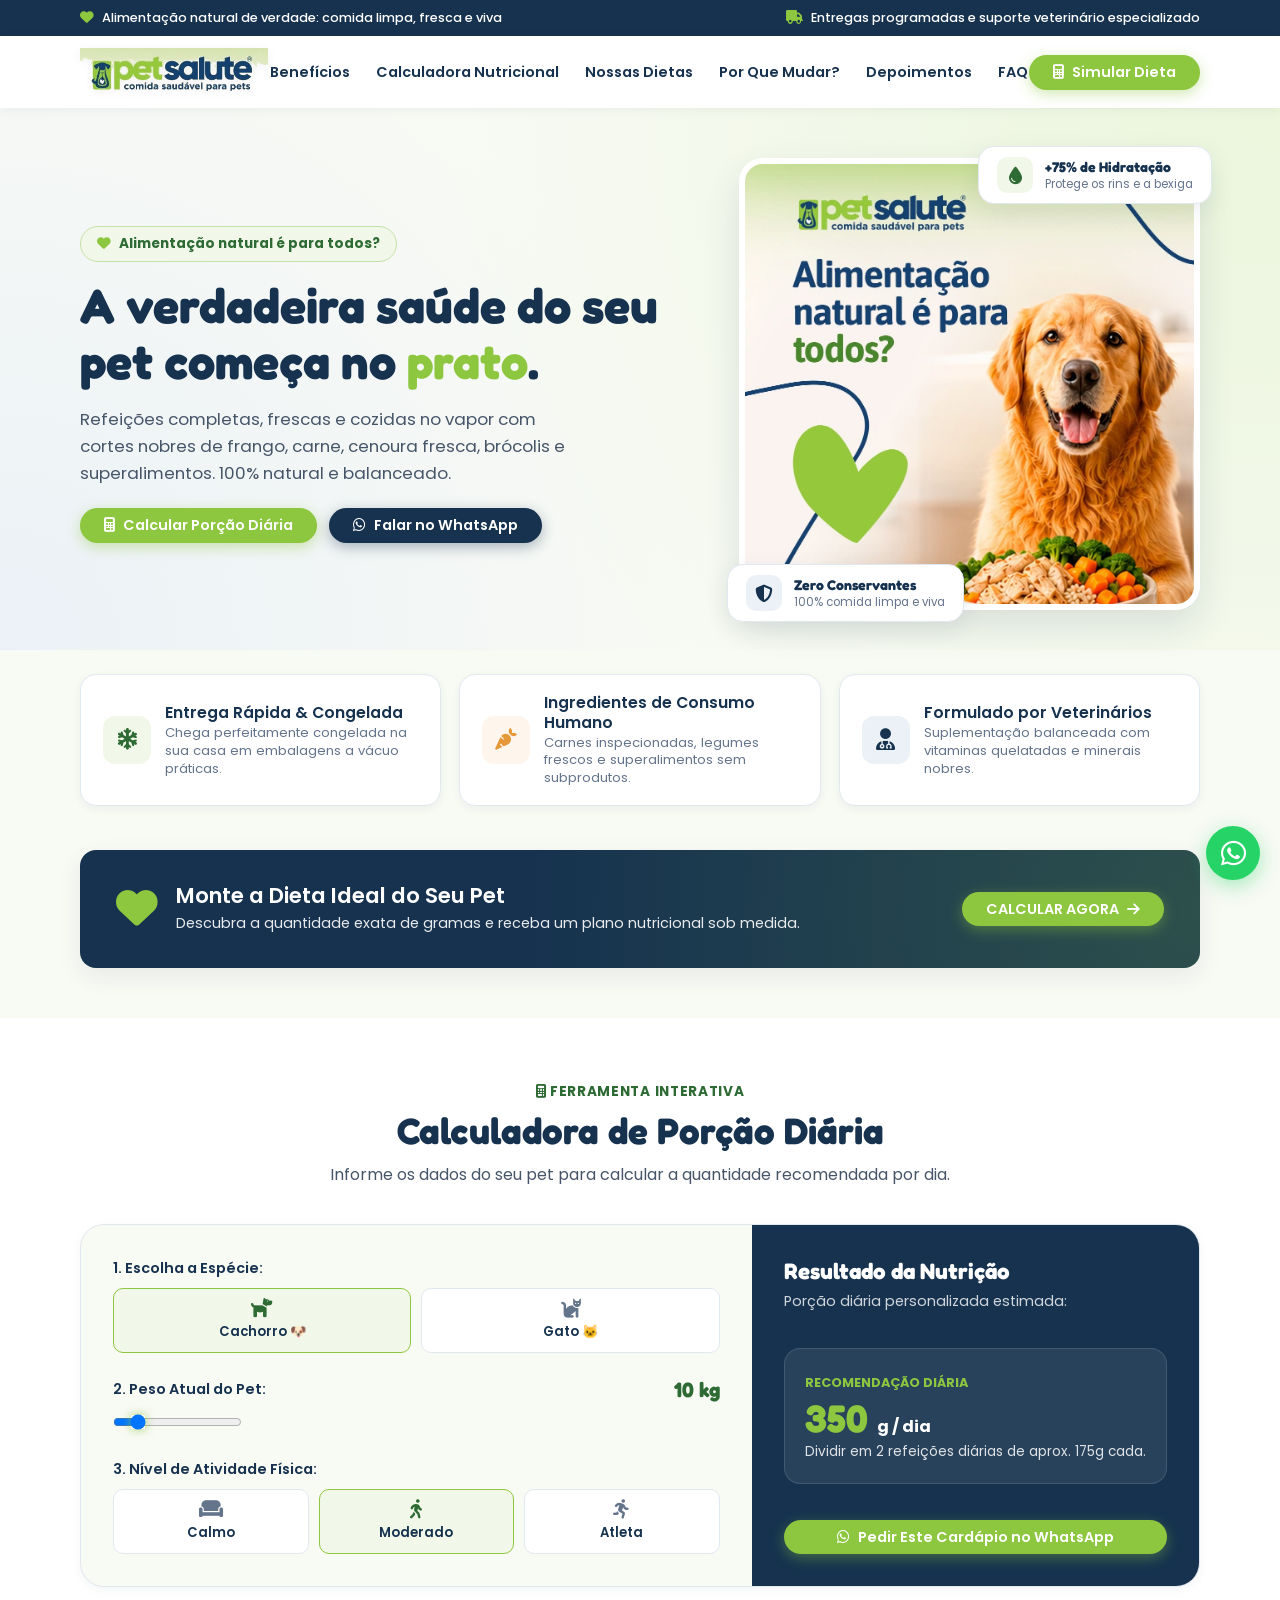
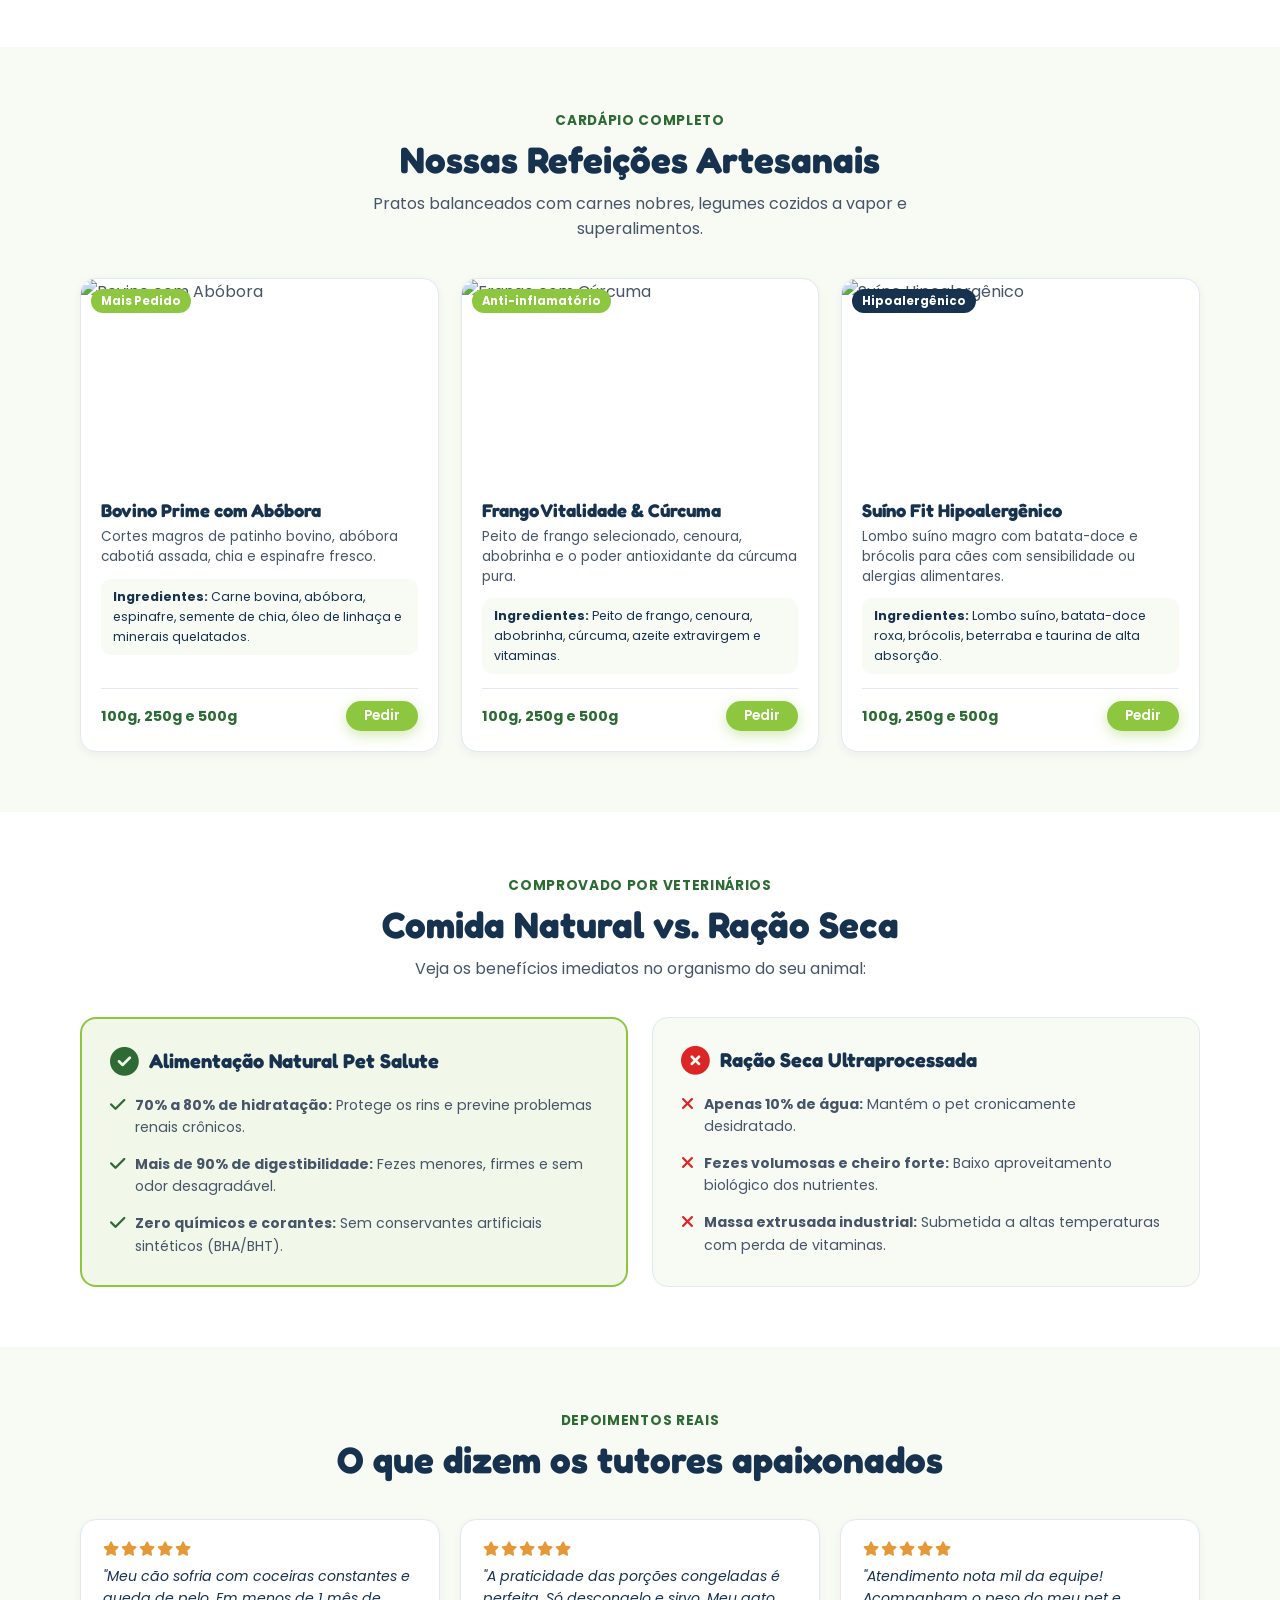
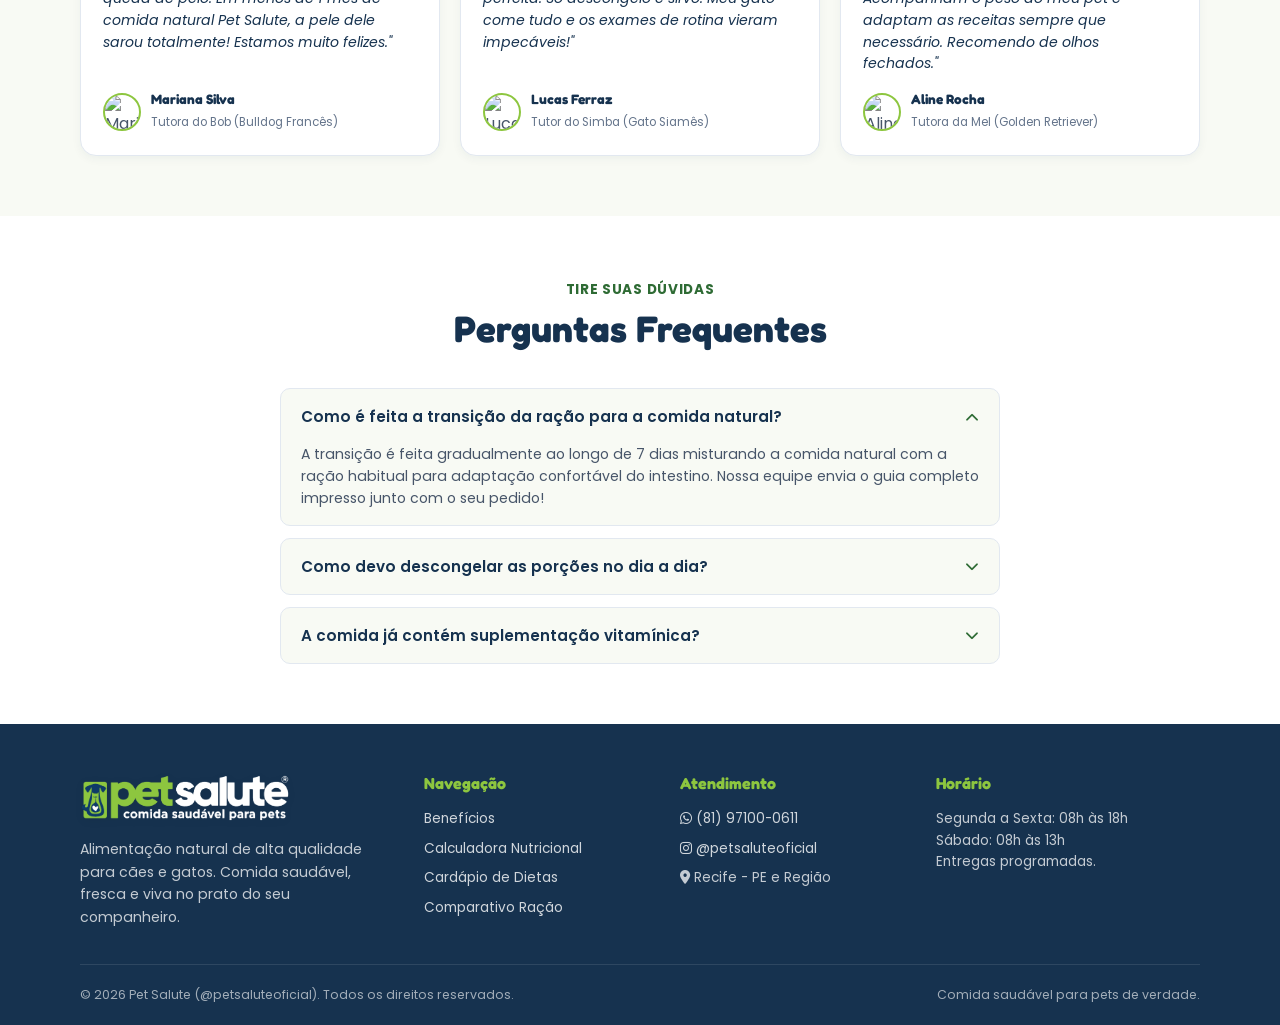
==== commit e9bc9610: "feat: aplica logo oficial transparente, versao rodapé com gato azul marinho e atualiza WhatsApp para" ====
--- a/index.html
+++ b/index.html
@@ -90,7 +90,7 @@
           <a href="#calculadora" class="btn-ps btn-ps-green">
             <i class="fas fa-calculator"></i> Calcular Porção Diária
           </a>
-          <a href="https://wa.me/5581999999999?text=Ol%C3%A1%20Pet%20Salute!%20Gostaria%20de%20montar%20um%20card%C3%A1pio%20natural%20para%20o%20meu%20pet." target="_blank" class="btn-ps btn-ps-blue">
+          <a href="https://wa.me/5581971000611?text=Ol%C3%A1%20Pet%20Salute!%20Gostaria%20de%20montar%20um%20card%C3%A1pio%20natural%20para%20o%20meu%20pet." target="_blank" class="btn-ps btn-ps-blue">
             <i class="fab fa-whatsapp"></i> Falar no WhatsApp
           </a>
         </div>
@@ -281,7 +281,7 @@
             </div>
             <div class="product-card-footer">
               <span style="font-weight: 700; color: var(--ps-green-dark); font-size: 0.9rem;">100g, 250g e 500g</span>
-              <a href="https://wa.me/5581999999999?text=Ol%C3%A1%20Pet%20Salute!%20Quero%20pedir%20a%20receita%20Bovino%20Prime%20com%20Ab%C3%B3bora." target="_blank" class="btn-ps btn-ps-green" style="padding: 8px 18px; font-size: 0.85rem;">
+              <a href="https://wa.me/5581971000611?text=Ol%C3%A1%20Pet%20Salute!%20Quero%20pedir%20a%20receita%20Bovino%20Prime%20com%20Ab%C3%B3bora." target="_blank" class="btn-ps btn-ps-green" style="padding: 8px 18px; font-size: 0.85rem;">
                 Pedir
               </a>
             </div>
@@ -302,7 +302,7 @@
             </div>
             <div class="product-card-footer">
               <span style="font-weight: 700; color: var(--ps-green-dark); font-size: 0.9rem;">100g, 250g e 500g</span>
-              <a href="https://wa.me/5581999999999?text=Ol%C3%A1%20Pet%20Salute!%20Quero%20pedir%20a%20receita%20Frango%20Vitalidade." target="_blank" class="btn-ps btn-ps-green" style="padding: 8px 18px; font-size: 0.85rem;">
+              <a href="https://wa.me/5581971000611?text=Ol%C3%A1%20Pet%20Salute!%20Quero%20pedir%20a%20receita%20Frango%20Vitalidade." target="_blank" class="btn-ps btn-ps-green" style="padding: 8px 18px; font-size: 0.85rem;">
                 Pedir
               </a>
             </div>
@@ -323,7 +323,7 @@
             </div>
             <div class="product-card-footer">
               <span style="font-weight: 700; color: var(--ps-green-dark); font-size: 0.9rem;">100g, 250g e 500g</span>
-              <a href="https://wa.me/5581999999999?text=Ol%C3%A1%20Pet%20Salute!%20Quero%20pedir%20a%20receita%20Su%C3%ADno%20Fit." target="_blank" class="btn-ps btn-ps-green" style="padding: 8px 18px; font-size: 0.85rem;">
+              <a href="https://wa.me/5581971000611?text=Ol%C3%A1%20Pet%20Salute!%20Quero%20pedir%20a%20receita%20Su%C3%ADno%20Fit." target="_blank" class="btn-ps btn-ps-green" style="padding: 8px 18px; font-size: 0.85rem;">
                 Pedir
               </a>
             </div>
@@ -516,7 +516,7 @@
       <div class="footer-grid-4">
         <div>
           <div class="brand-logo-wrap" style="margin-bottom: 16px;">
-            <img src="logo-petsalute.png" alt="Pet Salute" class="brand-logo-img" style="filter: brightness(0) invert(1);" />
+            <img src="logo-petsalute-white.png" alt="Pet Salute" class="brand-logo-img" />
           </div>
           <p style="color: rgba(255,255,255,0.75); font-size: 0.88rem; line-height: 1.6;">
             Alimentação natural de alta qualidade para cães e gatos. Comida saudável, fresca e viva no prato do seu companheiro.
@@ -536,7 +536,7 @@
         <div>
           <h4 class="footer-col-title">Atendimento</h4>
           <div class="footer-links-list">
-            <a href="https://wa.me/5581999999999" target="_blank"><i class="fab fa-whatsapp"></i> (81) 99999-9999</a>
+            <a href="https://wa.me/5581971000611" target="_blank"><i class="fab fa-whatsapp"></i> (81) 97100-0611</a>
             <a href="https://www.instagram.com/petsaluteoficial" target="_blank"><i class="fab fa-instagram"></i> @petsaluteoficial</a>
             <span style="color: rgba(255,255,255,0.75); font-size: 0.85rem;"><i class="fas fa-map-marker-alt"></i> Recife - PE e Região</span>
           </div>
@@ -560,7 +560,7 @@
   </footer>
 
   <!-- WhatsApp Flutuante -->
-  <a href="https://wa.me/5581999999999?text=Ol%C3%A1%20Pet%20Salute!%20Gostaria%20de%20tirar%20d%C3%BAvidas%20sobre%20a%20alimenta%C3%A7%C3%A3o%20natural." target="_blank" class="whatsapp-float-green" aria-label="WhatsApp">
+  <a href="https://wa.me/5581971000611?text=Ol%C3%A1%20Pet%20Salute!%20Gostaria%20de%20tirar%20d%C3%BAvidas%20sobre%20a%20alimenta%C3%A7%C3%A3o%20natural." target="_blank" class="whatsapp-float-green" aria-label="WhatsApp">
     <i class="fab fa-whatsapp"></i>
   </a>
 
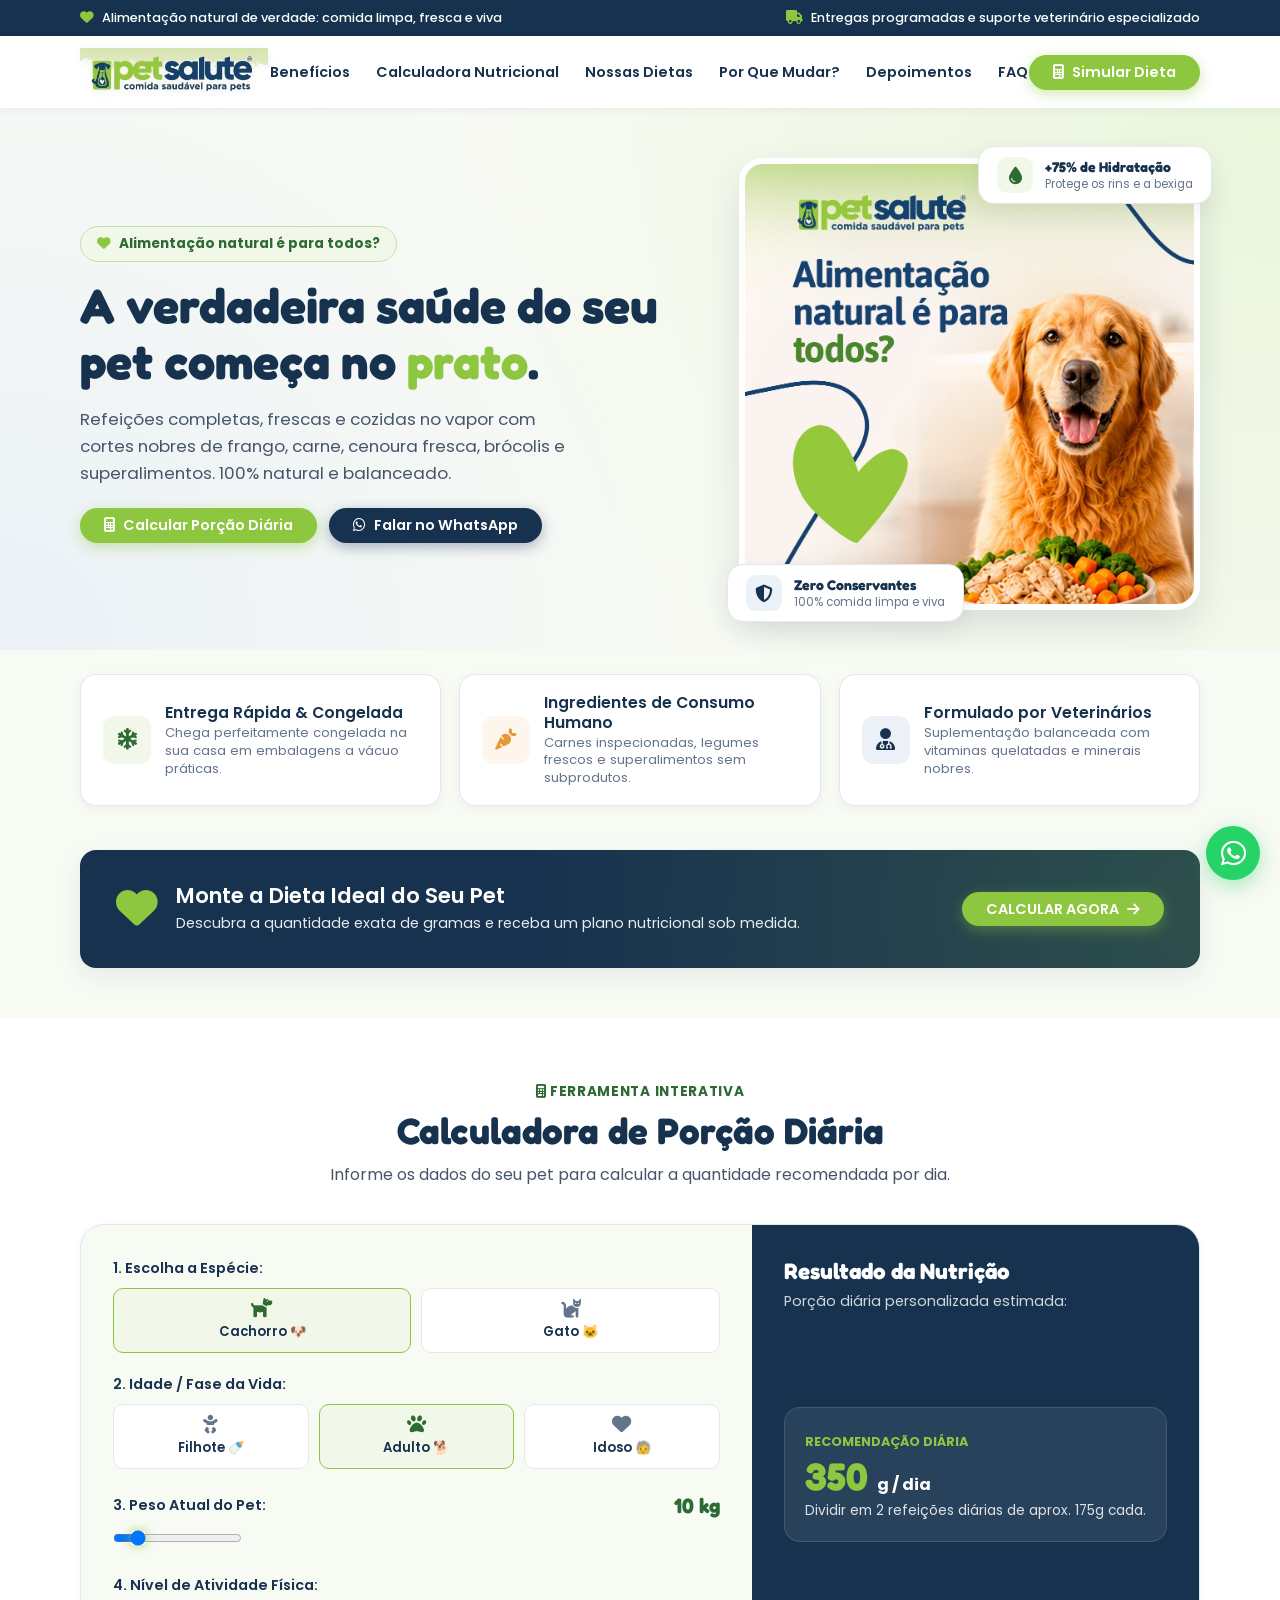
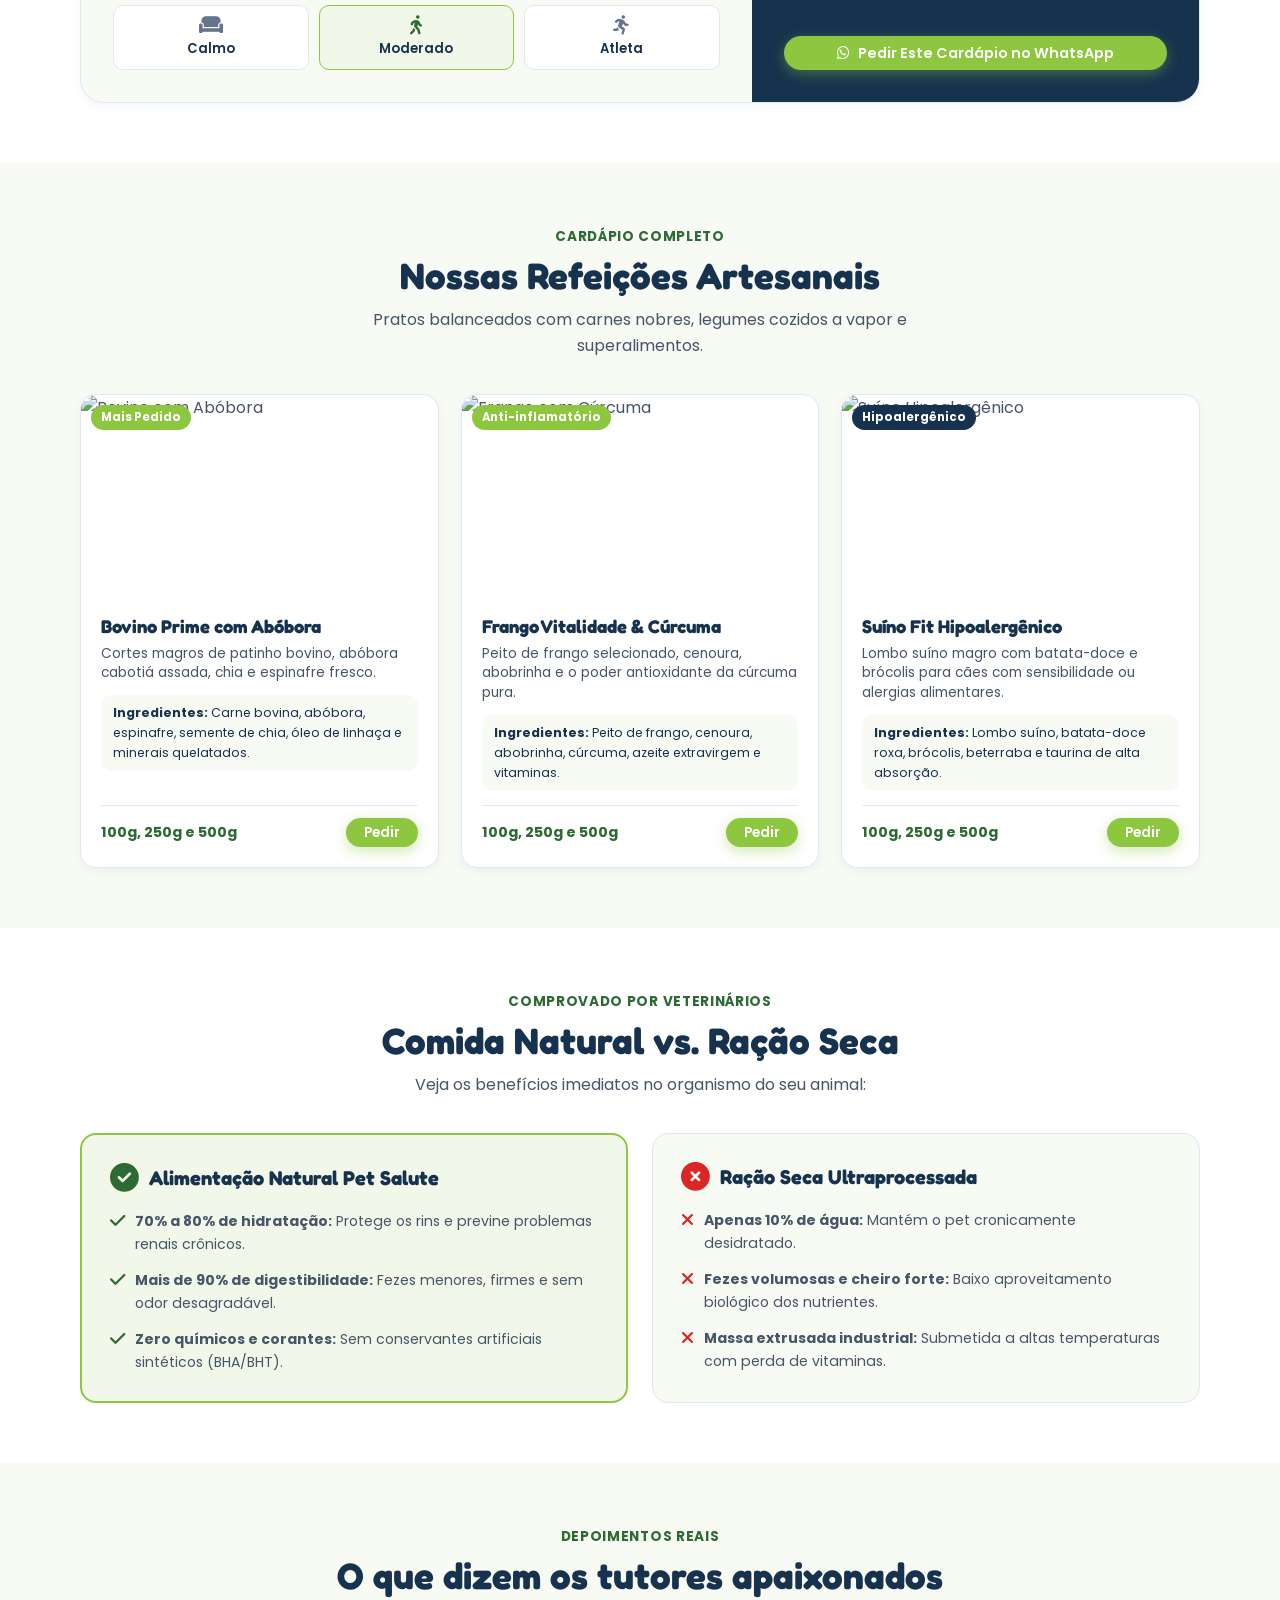
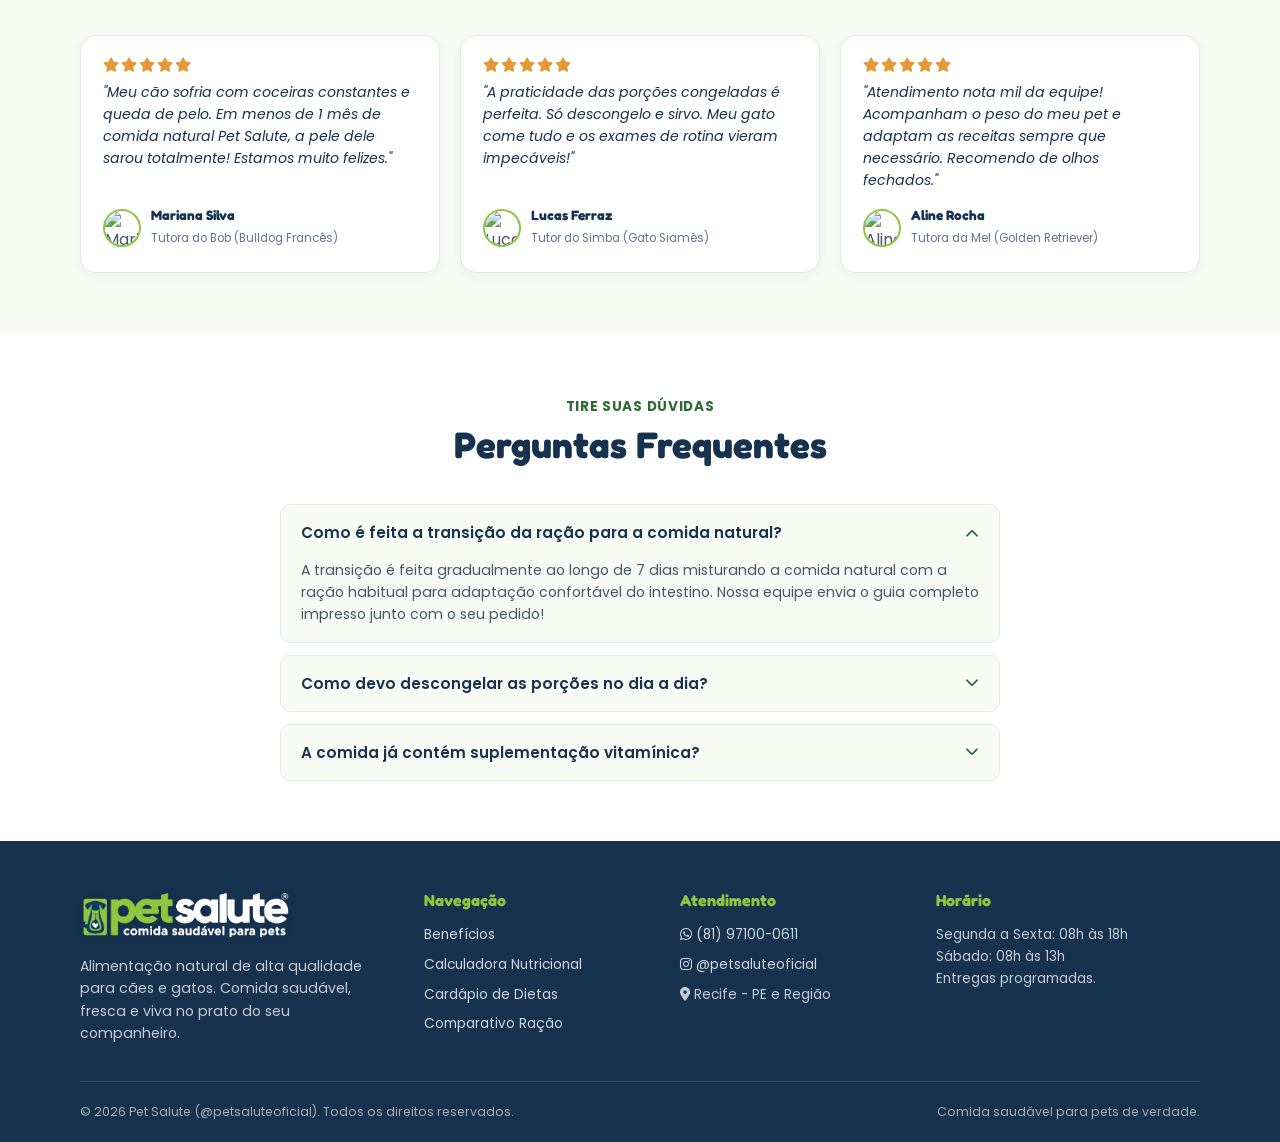
==== commit 443b4772: "feat: adiciona selecao de idade (Filhote, Adulto, Idoso) na calculadora nutricional" ====
--- a/index.html
+++ b/index.html
@@ -208,15 +208,33 @@
           </div>
 
           <div class="calc-group">
+            <label class="calc-label">2. Idade / Fase da Vida:</label>
+            <div class="age-buttons-row">
+              <button type="button" class="calc-select-btn pet-age-btn" data-age="puppy">
+                <i class="fas fa-baby"></i>
+                <span>Filhote 🍼</span>
+              </button>
+              <button type="button" class="calc-select-btn pet-age-btn active" data-age="adult">
+                <i class="fas fa-paw"></i>
+                <span>Adulto 🐕</span>
+              </button>
+              <button type="button" class="calc-select-btn pet-age-btn" data-age="senior">
+                <i class="fas fa-heart"></i>
+                <span>Idoso 🧓</span>
+              </button>
+            </div>
+          </div>
+
+          <div class="calc-group">
             <div class="weight-slider-header">
-              <label class="calc-label" style="margin-bottom: 0;">2. Peso Atual do Pet:</label>
+              <label class="calc-label" style="margin-bottom: 0;">3. Peso Atual do Pet:</label>
               <span class="weight-number-highlight" id="weight-display-val">10 kg</span>
             </div>
             <input type="range" id="pet-weight-range" min="1" max="60" step="0.5" value="10" />
           </div>
 
           <div class="calc-group" style="margin-bottom: 0;">
-            <label class="calc-label">3. Nível de Atividade Física:</label>
+            <label class="calc-label">4. Nível de Atividade Física:</label>
             <div class="activity-buttons-row">
               <button type="button" class="calc-select-btn pet-act-btn" data-act="low">
                 <i class="fas fa-couch"></i>
--- a/style.css
+++ b/style.css
@@ -566,13 +566,13 @@
   font-size: 0.9rem;
 }
 
-.species-buttons-row, .activity-buttons-row {
+.species-buttons-row, .activity-buttons-row, .age-buttons-row {
   display: grid;
   grid-template-columns: repeat(2, 1fr);
   gap: 10px;
 }
 
-.activity-buttons-row {
+.activity-buttons-row, .age-buttons-row {
   grid-template-columns: repeat(3, 1fr);
 }
 
@@ -1136,7 +1136,7 @@
   .species-buttons-row {
     grid-template-columns: 1fr 1fr;
   }
-  .activity-buttons-row {
+  .activity-buttons-row, .age-buttons-row {
     grid-template-columns: 1fr;
   }
   .result-grams {
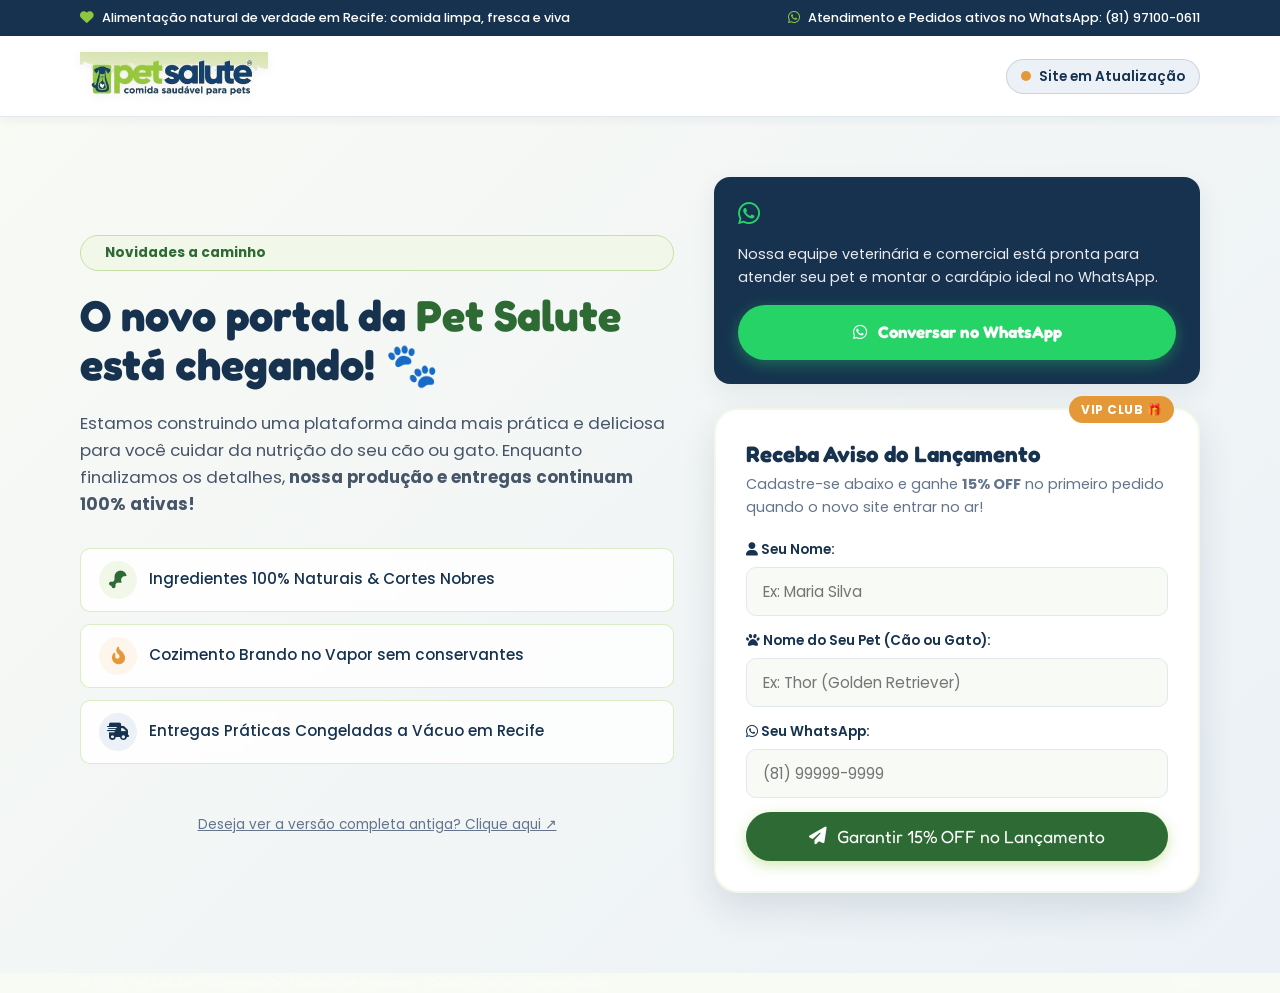
==== commit 499bc62a: "feat: adicionar pagina temporaria em breve e backup do site completo" ====
--- a/index.html
+++ b/index.html
@@ -3,11 +3,11 @@
 <head>
   <meta charset="UTF-8">
   <meta name="viewport" content="width=device-width, initial-scale=1.0">
-  <title>Pet Salute – Comida Saudável para Pets | Alimentação Natural</title>
-  <meta name="description" content="Pet Salute é alimentação natural de verdade para cães e gatos. Ingredientes 100% naturais, cozimento brando no vapor e acompanhamento veterinário especializado.">
-  <meta name="keywords" content="Pet Salute, Alimentação Natural Pets, Comida Saudável para Pets, Nutrição Canina Recife, Comida de Verdade Cães, @petsaluteoficial">
-  <meta property="og:title" content="Pet Salute – Comida Saudável para Pets">
-  <meta property="og:description" content="Alimentação natural é para todos? Conheça nossos cardápios frescos e balanceados.">
+  <title>Pet Salute – Em Atualização | Alimentação Natural para Pets</title>
+  <meta name="description" content="O novo site da Pet Salute está chegando! Alimentação natural de verdade para cães e gatos em Recife. Faça seu pedido direto pelo WhatsApp.">
+  <meta name="keywords" content="Pet Salute, Alimentação Natural Pets, Comida Saudável Cães, Recife Pet, WhatsApp Pet Salute">
+  <meta property="og:title" content="Pet Salute – Em Atualização">
+  <meta property="og:description" content="Estamos preparando novidades incríveis para você e seu pet. Pedidos ativos no WhatsApp!">
   <meta property="og:image" content="imagem.jpg">
 
   <!-- Favicon Oficial Pet Salute -->
@@ -15,7 +15,7 @@
   <link rel="shortcut icon" type="image/png" href="favicon.png">
   <link rel="apple-touch-icon" href="favicon.png">
 
-  <!-- Google Fonts: Fredoka & Poppins / Readex Pro -->
+  <!-- Google Fonts: Fredoka & Poppins -->
   <link rel="preconnect" href="https://fonts.googleapis.com">
   <link rel="preconnect" href="https://fonts.gstatic.com" crossorigin>
   <link href="https://fonts.googleapis.com/css2?family=Fredoka:wght@400;500;600;700&family=Poppins:wght@300;400;500;600;700&display=swap" rel="stylesheet">
@@ -33,556 +33,168 @@
     <div class="container topbar-content">
       <div class="topbar-item">
         <i class="fas fa-heart"></i>
-        <span>Alimentação natural de verdade: comida limpa, fresca e viva</span>
+        <span>Alimentação natural de verdade em Recife: comida limpa, fresca e viva</span>
       </div>
       <div class="topbar-item">
-        <i class="fas fa-truck"></i>
-        <span>Entregas programadas e suporte veterinário especializado</span>
+        <i class="fab fa-whatsapp"></i>
+        <span>Atendimento e Pedidos ativos no WhatsApp: (81) 97100-0611</span>
       </div>
     </div>
   </div>
 
-  <!-- ==================== HEADER & NAVBAR ==================== -->
-  <header class="site-header">
-    <div class="container navbar">
-      <!-- Logo Oficial Pet Salute com Transparência -->
+  <!-- ==================== HEADER DA PÁGINA TEMPORÁRIA ==================== -->
+  <header class="temp-header">
+    <div class="container temp-nav">
       <a href="#" class="brand-logo-wrap" aria-label="Pet Salute Início">
         <img src="logo-petsalute.png" alt="Pet Salute - Comida Saudável para Pets" class="brand-logo-img" />
       </a>
-
-      <!-- Menu Principal -->
-      <nav class="nav-links">
-        <a href="#beneficios" class="nav-link">Benefícios</a>
-        <a href="#calculadora" class="nav-link">Calculadora Nutricional</a>
-        <a href="#cardapio" class="nav-link">Nossas Dietas</a>
-        <a href="#comparativo" class="nav-link">Por Que Mudar?</a>
-        <a href="#depoimentos" class="nav-link">Depoimentos</a>
-        <a href="#faq" class="nav-link">FAQ</a>
-      </nav>
-
-      <!-- Botões de Ação -->
-      <div class="header-actions">
-        <a href="#calculadora" class="btn-ps btn-ps-green">
-          <i class="fas fa-calculator"></i> Simular Dieta
-        </a>
-        <button class="mobile-toggle" id="mobile-toggle-btn" aria-label="Menu">
-          <i class="fas fa-bars"></i>
-        </button>
+      <div class="temp-status-badge">
+        <span class="temp-status-dot"></span>
+        <span>Site em Atualização</span>
       </div>
     </div>
   </header>
 
-  <!-- ==================== HERO SECTION COM O GOLDEN RETRIEVER ==================== -->
-  <section class="hero-section" id="home">
-    <div class="container hero-grid">
-      <div class="hero-content">
+  <!-- ==================== HERO PRINCIPAL DA PÁGINA TEMPORÁRIA ==================== -->
+  <section class="temp-hero-section">
+    <div class="container temp-hero-grid">
+      
+      <!-- Lado Esquerdo: Mensagem e Benefícios -->
+      <div class="temp-hero-content">
         <span class="hero-tag">
-          <i class="fas fa-heart"></i> Alimentação natural é para todos?
+          <i class="fas fa-sparkles"></i> Novidades a caminho
         </span>
-        <h1 class="hero-title">
-          A verdadeira saúde do seu pet começa no <span>prato</span>.
+        <h1 class="temp-main-title">
+          O novo portal da <span>Pet Salute</span> está chegando! 🐾
         </h1>
-        <p class="hero-desc">
-          Refeições completas, frescas e cozidas no vapor com cortes nobres de frango, carne, cenoura fresca, brócolis e superalimentos. 100% natural e balanceado.
+        <p class="temp-main-subtitle">
+          Estamos construindo uma plataforma ainda mais prática e deliciosa para você cuidar da nutrição do seu cão ou gato. Enquanto finalizamos os detalhes, <strong>nossa produção e entregas continuam 100% ativas!</strong>
         </p>
 
-        <div class="hero-ctas">
-          <a href="#calculadora" class="btn-ps btn-ps-green">
-            <i class="fas fa-calculator"></i> Calcular Porção Diária
+        <!-- Lista de Benefícios Rápidos -->
+        <div class="temp-features-list">
+          <div class="temp-feature-item">
+            <div class="temp-feature-icon">
+              <i class="fas fa-drumstick-bite"></i>
+            </div>
+            <div class="temp-feature-text">
+              Ingredientes 100% Naturais & Cortes Nobres
+            </div>
+          </div>
+
+          <div class="temp-feature-item">
+            <div class="temp-feature-icon" style="background: #FEF6EC; color: #E59837;">
+              <i class="fas fa-fire-alt"></i>
+            </div>
+            <div class="temp-feature-text">
+              Cozimento Brando no Vapor sem conservantes
+            </div>
+          </div>
+
+          <div class="temp-feature-item">
+            <div class="temp-feature-icon" style="background: #EBF1F7; color: #16324F;">
+              <i class="fas fa-truck-fast"></i>
+            </div>
+            <div class="temp-feature-text">
+              Entregas Práticas Congeladas a Vácuo em Recife
+            </div>
+          </div>
+        </div>
+
+        <div class="temp-admin-link">
+          <a href="site-completo.html" title="Acessar versão completa prévia">Deseja ver a versão completa antiga? Clique aqui ↗</a>
+        </div>
+      </div>
+
+      <!-- Lado Direito: Ações / Form VIP & WhatsApp Direct -->
+      <div class="temp-actions-wrapper">
+
+        <!-- Banner de Atendimento Imediato via WhatsApp -->
+        <div class="whatsapp-box-banner">
+          <h4>
+            <i class="fab fa-whatsapp" style="color: #25D366; font-size: 1.6rem;"></i>
+            Faça seu Pedido Agora
+          </h4>
+          <p>Nossa equipe veterinária e comercial está pronta para atender seu pet e montar o cardápio ideal no WhatsApp.</p>
+          <a href="https://wa.me/5581971000611?text=Ol%C3%A1%20Pet%20Salute!%20Vi%20que%20o%20site%20est%C3%A1%20em%20atualiza%C3%A7%C3%A3o%20e%20gostaria%20de%20fazer%20um%20pedido%20de%20alimenta%C3%A7%C3%A3o%20natural." target="_blank" class="btn-whatsapp-pulse">
+            <i class="fab fa-whatsapp"></i> Conversar no WhatsApp
           </a>
-          <a href="https://wa.me/5581971000611?text=Ol%C3%A1%20Pet%20Salute!%20Gostaria%20de%20montar%20um%20card%C3%A1pio%20natural%20para%20o%20meu%20pet." target="_blank" class="btn-ps btn-ps-blue">
-            <i class="fab fa-whatsapp"></i> Falar no WhatsApp
-          </a>
-        </div>
-      </div>
-
-      <div class="hero-media-wrap">
-        <!-- Foto Oficial do Golden Retriever perfeitamente enquadrada -->
-        <div class="hero-image-card">
-          <img src="imagem.jpg" alt="Alimentação Natural Pet Salute" class="hero-golden-img" />
-        </div>
-
-        <!-- Badges Flutuantes -->
-        <div class="hero-float-badge badge-top-right">
-          <div class="float-badge-icon">
-            <i class="fas fa-tint"></i>
-          </div>
-          <div class="float-badge-text">
-            <h5>+75% de Hidratação</h5>
-            <p>Protege os rins e a bexiga</p>
-          </div>
-        </div>
-
-        <div class="hero-float-badge badge-bottom-left">
-          <div class="float-badge-icon" style="background: #EBF1F7; color: #16324F;">
-            <i class="fas fa-shield-alt"></i>
-          </div>
-          <div class="float-badge-text">
-            <h5>Zero Conservantes</h5>
-            <p>100% comida limpa e viva</p>
-          </div>
-        </div>
-      </div>
+        </div>
+
+        <!-- Card de Captura VIP (Desconto de Lançamento) -->
+        <div class="temp-card-box">
+          <span class="temp-card-badge">Vip Club 🎁</span>
+          <h3 class="temp-form-title">Receba Aviso do Lançamento</h3>
+          <p class="temp-form-desc">Cadastre-se abaixo e ganhe <strong>15% OFF</strong> no primeiro pedido quando o novo site entrar no ar!</p>
+
+          <form id="temp-vip-form">
+            <div class="temp-form-group">
+              <label for="tutor-name"><i class="fas fa-user"></i> Seu Nome:</label>
+              <input type="text" id="tutor-name" class="temp-input" placeholder="Ex: Maria Silva" required />
+            </div>
+
+            <div class="temp-form-group">
+              <label for="pet-info"><i class="fas fa-paw"></i> Nome do Seu Pet (Cão ou Gato):</label>
+              <input type="text" id="pet-info" class="temp-input" placeholder="Ex: Thor (Golden Retriever)" required />
+            </div>
+
+            <div class="temp-form-group">
+              <label for="tutor-whatsapp"><i class="fab fa-whatsapp"></i> Seu WhatsApp:</label>
+              <input type="tel" id="tutor-whatsapp" class="temp-input" placeholder="(81) 99999-9999" required />
+            </div>
+
+            <button type="submit" class="temp-btn-submit">
+              <i class="fas fa-paper-plane"></i> Garantir 15% OFF no Lançamento
+            </button>
+          </form>
+
+          <div id="temp-success-msg" class="temp-success-msg">
+            <i class="fas fa-check-circle"></i> <strong>Cadastro VIP realizado com sucesso!</strong> Em breve entraremos em contato com seu cupom exclusivo.
+          </div>
+        </div>
+
+      </div>
+
     </div>
   </section>
 
-  <!-- ==================== BARRA DE 3 DESTAQUES (GRID DE CONFIANÇA) ==================== -->
-  <section class="features-bar-section" id="beneficios">
+  <!-- ==================== RODAPÉ DA PÁGINA TEMPORÁRIA ==================== -->
+  <footer class="site-footer">
     <div class="container">
-      <div class="features-3-grid">
-        <div class="feature-box-petsalute">
-          <div class="feature-box-icon">
-            <i class="fas fa-snowflake"></i>
-          </div>
-          <div class="feature-box-text">
-            <h4>Entrega Rápida & Congelada</h4>
-            <p>Chega perfeitamente congelada na sua casa em embalagens a vácuo práticas.</p>
-          </div>
-        </div>
-
-        <div class="feature-box-petsalute">
-          <div class="feature-box-icon" style="background: #FEF6EC; color: #E59837;">
-            <i class="fas fa-carrot"></i>
-          </div>
-          <div class="feature-box-text">
-            <h4>Ingredientes de Consumo Humano</h4>
-            <p>Carnes inspecionadas, legumes frescos e superalimentos sem subprodutos.</p>
-          </div>
-        </div>
-
-        <div class="feature-box-petsalute">
-          <div class="feature-box-icon" style="background: #EBF1F7; color: #16324F;">
-            <i class="fas fa-user-md"></i>
-          </div>
-          <div class="feature-box-text">
-            <h4>Formulado por Veterinários</h4>
-            <p>Suplementação balanceada com vitaminas quelatadas e minerais nobres.</p>
-          </div>
-        </div>
-      </div>
-    </div>
-  </section>
-
-  <!-- ==================== BANNER DESTAQUE AZUL PETRÓLEO ==================== -->
-  <section class="container">
-    <div class="blue-banner-highlight">
-      <div class="blue-banner-info">
-        <div class="blue-banner-icon">
-          <i class="fas fa-heart"></i>
-        </div>
-        <div class="blue-banner-text">
-          <h3>Monte a Dieta Ideal do Seu Pet</h3>
-          <p>Descubra a quantidade exata de gramas e receba um plano nutricional sob medida.</p>
-        </div>
-      </div>
-      <a href="#calculadora" class="btn-ps btn-ps-green">
-        CALCULAR AGORA <i class="fas fa-arrow-right"></i>
-      </a>
-    </div>
-  </section>
-
-  <!-- ==================== CALCULADORA NUTRICIONAL ==================== -->
-  <section class="section-calculator" id="calculadora">
-    <div class="container">
-      <div class="section-head-center">
-        <span class="section-tag"><i class="fas fa-calculator"></i> Ferramenta Interativa</span>
-        <h2 class="section-title">Calculadora de Porção Diária</h2>
-        <p class="section-subtitle">Informe os dados do seu pet para calcular a quantidade recomendada por dia.</p>
-      </div>
-
-      <div class="calculator-card-petsalute">
-        <!-- Lado dos Inputs -->
-        <div class="calc-inputs-side">
-          <div class="calc-group">
-            <label class="calc-label">1. Escolha a Espécie:</label>
-            <div class="species-buttons-row">
-              <button type="button" class="calc-select-btn pet-species-btn active" data-sp="dog">
-                <i class="fas fa-dog"></i>
-                <span>Cachorro 🐶</span>
-              </button>
-              <button type="button" class="calc-select-btn pet-species-btn" data-sp="cat">
-                <i class="fas fa-cat"></i>
-                <span>Gato 🐱</span>
-              </button>
-            </div>
-          </div>
-
-          <div class="calc-group">
-            <label class="calc-label">2. Idade / Fase da Vida:</label>
-            <div class="age-buttons-row">
-              <button type="button" class="calc-select-btn pet-age-btn" data-age="puppy">
-                <i class="fas fa-baby"></i>
-                <span>Filhote 🍼</span>
-              </button>
-              <button type="button" class="calc-select-btn pet-age-btn active" data-age="adult">
-                <i class="fas fa-paw"></i>
-                <span>Adulto 🐕</span>
-              </button>
-              <button type="button" class="calc-select-btn pet-age-btn" data-age="senior">
-                <i class="fas fa-heart"></i>
-                <span>Idoso 🧓</span>
-              </button>
-            </div>
-          </div>
-
-          <div class="calc-group">
-            <div class="weight-slider-header">
-              <label class="calc-label" style="margin-bottom: 0;">3. Peso Atual do Pet:</label>
-              <span class="weight-number-highlight" id="weight-display-val">10 kg</span>
-            </div>
-            <input type="range" id="pet-weight-range" min="1" max="60" step="0.5" value="10" />
-          </div>
-
-          <div class="calc-group" style="margin-bottom: 0;">
-            <label class="calc-label">4. Nível de Atividade Física:</label>
-            <div class="activity-buttons-row">
-              <button type="button" class="calc-select-btn pet-act-btn" data-act="low">
-                <i class="fas fa-couch"></i>
-                <span>Calmo</span>
-              </button>
-              <button type="button" class="calc-select-btn pet-act-btn active" data-act="moderate">
-                <i class="fas fa-walking"></i>
-                <span>Moderado</span>
-              </button>
-              <button type="button" class="calc-select-btn pet-act-btn" data-act="high">
-                <i class="fas fa-running"></i>
-                <span>Atleta</span>
-              </button>
-            </div>
-          </div>
-        </div>
-
-        <!-- Lado do Resultado -->
-        <div class="calc-results-side">
-          <div>
-            <h3 style="color: white; font-size: 1.4rem; margin-bottom: 6px;">Resultado da Nutrição</h3>
-            <p style="color: rgba(255,255,255,0.8); font-size: 0.9rem;">Porção diária personalizada estimada:</p>
-          </div>
-
-          <div class="result-card-inner">
-            <span style="font-size: 0.8rem; text-transform: uppercase; color: var(--ps-green); font-weight: 700;">Recomendação Diária</span>
-            <div class="result-grams" id="calc-grams-result">350 <span>g / dia</span></div>
-            <p style="font-size: 0.85rem; color: rgba(255,255,255,0.85); margin-bottom: 0;" id="calc-meals-split">
-              Dividir em 2 refeições diárias de 175g.
-            </p>
-          </div>
-
-          <a href="#" id="calc-whatsapp-btn" target="_blank" class="btn-ps btn-ps-green" style="width: 100%;">
-            <i class="fab fa-whatsapp"></i> Pedir Este Cardápio no WhatsApp
-          </a>
-        </div>
-      </div>
-    </div>
-  </section>
-
-  <!-- ==================== VITRINE DE DIETAS ==================== -->
-  <section class="section-products" id="cardapio">
-    <div class="container">
-      <div class="section-head-center">
-        <span class="section-tag">Cardápio Completo</span>
-        <h2 class="section-title">Nossas Refeições Artesanais</h2>
-        <p class="section-subtitle">Pratos balanceados com carnes nobres, legumes cozidos a vapor e superalimentos.</p>
-      </div>
-
-      <div class="products-grid-petsalute">
-        <!-- Produto 1 -->
-        <div class="product-card-petsalute">
-          <div class="product-image-container">
-            <img src="https://images.unsplash.com/photo-1589924691995-400dc9ecc119?auto=format&fit=crop&w=700&q=80" alt="Bovino com Abóbora" />
-            <span class="product-seal-badge">Mais Pedido</span>
-          </div>
-          <div class="product-card-body">
-            <h3 class="product-card-title">Bovino Prime com Abóbora</h3>
-            <p class="product-card-desc">Cortes magros de patinho bovino, abóbora cabotiá assada, chia e espinafre fresco.</p>
-            <div class="product-ingredients-box">
-              <strong>Ingredientes:</strong> Carne bovina, abóbora, espinafre, semente de chia, óleo de linhaça e minerais quelatados.
-            </div>
-            <div class="product-card-footer">
-              <span style="font-weight: 700; color: var(--ps-green-dark); font-size: 0.9rem;">100g, 250g e 500g</span>
-              <a href="https://wa.me/5581971000611?text=Ol%C3%A1%20Pet%20Salute!%20Quero%20pedir%20a%20receita%20Bovino%20Prime%20com%20Ab%C3%B3bora." target="_blank" class="btn-ps btn-ps-green" style="padding: 8px 18px; font-size: 0.85rem;">
-                Pedir
-              </a>
-            </div>
-          </div>
-        </div>
-
-        <!-- Produto 2 -->
-        <div class="product-card-petsalute">
-          <div class="product-image-container">
-            <img src="https://images.unsplash.com/photo-1546069901-ba9599a7e63c?auto=format&fit=crop&w=700&q=80" alt="Frango com Cúrcuma" />
-            <span class="product-seal-badge">Anti-inflamatório</span>
-          </div>
-          <div class="product-card-body">
-            <h3 class="product-card-title">Frango Vitalidade & Cúrcuma</h3>
-            <p class="product-card-desc">Peito de frango selecionado, cenoura, abobrinha e o poder antioxidante da cúrcuma pura.</p>
-            <div class="product-ingredients-box">
-              <strong>Ingredientes:</strong> Peito de frango, cenoura, abobrinha, cúrcuma, azeite extravirgem e vitaminas.
-            </div>
-            <div class="product-card-footer">
-              <span style="font-weight: 700; color: var(--ps-green-dark); font-size: 0.9rem;">100g, 250g e 500g</span>
-              <a href="https://wa.me/5581971000611?text=Ol%C3%A1%20Pet%20Salute!%20Quero%20pedir%20a%20receita%20Frango%20Vitalidade." target="_blank" class="btn-ps btn-ps-green" style="padding: 8px 18px; font-size: 0.85rem;">
-                Pedir
-              </a>
-            </div>
-          </div>
-        </div>
-
-        <!-- Produto 3 -->
-        <div class="product-card-petsalute">
-          <div class="product-image-container">
-            <img src="https://images.unsplash.com/photo-1532550907401-a500c9a57435?auto=format&fit=crop&w=700&q=80" alt="Suíno Hipoalergênico" />
-            <span class="product-seal-badge" style="background: var(--ps-blue);">Hipoalergênico</span>
-          </div>
-          <div class="product-card-body">
-            <h3 class="product-card-title">Suíno Fit Hipoalergênico</h3>
-            <p class="product-card-desc">Lombo suíno magro com batata-doce e brócolis para cães com sensibilidade ou alergias alimentares.</p>
-            <div class="product-ingredients-box">
-              <strong>Ingredientes:</strong> Lombo suíno, batata-doce roxa, brócolis, beterraba e taurina de alta absorção.
-            </div>
-            <div class="product-card-footer">
-              <span style="font-weight: 700; color: var(--ps-green-dark); font-size: 0.9rem;">100g, 250g e 500g</span>
-              <a href="https://wa.me/5581971000611?text=Ol%C3%A1%20Pet%20Salute!%20Quero%20pedir%20a%20receita%20Su%C3%ADno%20Fit." target="_blank" class="btn-ps btn-ps-green" style="padding: 8px 18px; font-size: 0.85rem;">
-                Pedir
-              </a>
-            </div>
-          </div>
-        </div>
-      </div>
-    </div>
-  </section>
-
-  <!-- ==================== COMPARATIVO DIRETO ==================== -->
-  <section class="section-comparison" id="comparativo">
-    <div class="container">
-      <div class="section-head-center">
-        <span class="section-tag">Comprovado por Veterinários</span>
-        <h2 class="section-title">Comida Natural vs. Ração Seca</h2>
-        <p class="section-subtitle">Veja os benefícios imediatos no organismo do seu animal:</p>
-      </div>
-
-      <div class="comparison-grid-petsalute">
-        <!-- Natural Pet Salute -->
-        <div class="comp-box-natural">
-          <div class="comp-title-row">
-            <i class="fas fa-check-circle" style="color: var(--ps-green-dark); font-size: 1.8rem;"></i>
-            <h3 style="color: var(--ps-blue);">Alimentação Natural Pet Salute</h3>
-          </div>
-          <div class="comp-items-list">
-            <div class="comp-item-single">
-              <i class="fas fa-check"></i>
-              <div>
-                <strong>70% a 80% de hidratação:</strong> Protege os rins e previne problemas renais crônicos.
-              </div>
-            </div>
-            <div class="comp-item-single">
-              <i class="fas fa-check"></i>
-              <div>
-                <strong>Mais de 90% de digestibilidade:</strong> Fezes menores, firmes e sem odor desagradável.
-              </div>
-            </div>
-            <div class="comp-item-single">
-              <i class="fas fa-check"></i>
-              <div>
-                <strong>Zero químicos e corantes:</strong> Sem conservantes artificiais sintéticos (BHA/BHT).
-              </div>
-            </div>
-          </div>
-        </div>
-
-        <!-- Ração Seca -->
-        <div class="comp-box-dry">
-          <div class="comp-title-row">
-            <i class="fas fa-times-circle" style="color: #DC2626; font-size: 1.8rem;"></i>
-            <h3 style="color: var(--ps-blue);">Ração Seca Ultraprocessada</h3>
-          </div>
-          <div class="comp-items-list">
-            <div class="comp-item-single">
-              <i class="fas fa-times"></i>
-              <div>
-                <strong>Apenas 10% de água:</strong> Mantém o pet cronicamente desidratado.
-              </div>
-            </div>
-            <div class="comp-item-single">
-              <i class="fas fa-times"></i>
-              <div>
-                <strong>Fezes volumosas e cheiro forte:</strong> Baixo aproveitamento biológico dos nutrientes.
-              </div>
-            </div>
-            <div class="comp-item-single">
-              <i class="fas fa-times"></i>
-              <div>
-                <strong>Massa extrusada industrial:</strong> Submetida a altas temperaturas com perda de vitaminas.
-              </div>
-            </div>
-          </div>
-        </div>
-      </div>
-    </div>
-  </section>
-
-  <!-- ==================== DEPOIMENTOS ==================== -->
-  <section class="testimonials-section" id="depoimentos">
-    <div class="container">
-      <div class="section-head-center">
-        <span class="section-tag">Depoimentos Reais</span>
-        <h2 class="section-title">O que dizem os tutores apaixonados</h2>
-      </div>
-
-      <div class="testimonials-grid-petsalute">
-        <div class="testimonial-card-single">
-          <div>
-            <div class="testimonial-stars">
-              <i class="fas fa-star"></i><i class="fas fa-star"></i><i class="fas fa-star"></i><i class="fas fa-star"></i><i class="fas fa-star"></i>
-            </div>
-            <p class="testimonial-text">
-              "Meu cão sofria com coceiras constantes e queda de pelo. Em menos de 1 mês de comida natural Pet Salute, a pele dele sarou totalmente! Estamos muito felizes."
-            </p>
-          </div>
-          <div class="testimonial-author-box">
-            <img src="https://images.unsplash.com/photo-1544005313-94ddf0286df2?auto=format&fit=crop&w=100&q=80" alt="Mariana Silva" class="author-avatar-img" />
-            <div class="author-name-title">
-              <h5>Mariana Silva</h5>
-              <span>Tutora do Bob (Bulldog Francês)</span>
-            </div>
-          </div>
-        </div>
-
-        <div class="testimonial-card-single">
-          <div>
-            <div class="testimonial-stars">
-              <i class="fas fa-star"></i><i class="fas fa-star"></i><i class="fas fa-star"></i><i class="fas fa-star"></i><i class="fas fa-star"></i>
-            </div>
-            <p class="testimonial-text">
-              "A praticidade das porções congeladas é perfeita. Só descongelo e sirvo. Meu gato come tudo e os exames de rotina vieram impecáveis!"
-            </p>
-          </div>
-          <div class="testimonial-author-box">
-            <img src="https://images.unsplash.com/photo-1507003211169-0a1dd7228f2d?auto=format&fit=crop&w=100&q=80" alt="Lucas Ferraz" class="author-avatar-img" />
-            <div class="author-name-title">
-              <h5>Lucas Ferraz</h5>
-              <span>Tutor do Simba (Gato Siamês)</span>
-            </div>
-          </div>
-        </div>
-
-        <div class="testimonial-card-single">
-          <div>
-            <div class="testimonial-stars">
-              <i class="fas fa-star"></i><i class="fas fa-star"></i><i class="fas fa-star"></i><i class="fas fa-star"></i><i class="fas fa-star"></i>
-            </div>
-            <p class="testimonial-text">
-              "Atendimento nota mil da equipe! Acompanham o peso do meu pet e adaptam as receitas sempre que necessário. Recomendo de olhos fechados."
-            </p>
-          </div>
-          <div class="testimonial-author-box">
-            <img src="https://images.unsplash.com/photo-1534528741775-53994a69daeb?auto=format&fit=crop&w=100&q=80" alt="Aline Rocha" class="author-avatar-img" />
-            <div class="author-name-title">
-              <h5>Aline Rocha</h5>
-              <span>Tutora da Mel (Golden Retriever)</span>
-            </div>
-          </div>
-        </div>
-      </div>
-    </div>
-  </section>
-
-  <!-- ==================== FAQ ACORDEÃO ==================== -->
-  <section class="faq-section" id="faq">
-    <div class="container">
-      <div class="section-head-center">
-        <span class="section-tag">Tire Suas Dúvidas</span>
-        <h2 class="section-title">Perguntas Frequentes</h2>
-      </div>
-
-      <div class="faq-list-petsalute">
-        <div class="faq-card-item active">
-          <button class="faq-card-question">
-            <span>Como é feita a transição da ração para a comida natural?</span>
-            <i class="fas fa-chevron-down"></i>
-          </button>
-          <div class="faq-card-answer">
-            A transição é feita gradualmente ao longo de 7 dias misturando a comida natural com a ração habitual para adaptação confortável do intestino. Nossa equipe envia o guia completo impresso junto com o seu pedido!
-          </div>
-        </div>
-
-        <div class="faq-card-item">
-          <button class="faq-card-question">
-            <span>Como devo descongelar as porções no dia a dia?</span>
-            <i class="fas fa-chevron-down"></i>
-          </button>
-          <div class="faq-card-answer">
-            Basta transferir a porção do freezer para a geladeira na véspera. Na hora de servir, você pode ofertar em temperatura ambiente ou aquecer levemente em banho-maria para liberar os aromas naturais.
-          </div>
-        </div>
-
-        <div class="faq-card-item">
-          <button class="faq-card-question">
-            <span>A comida já contém suplementação vitamínica?</span>
-            <i class="fas fa-chevron-down"></i>
-          </button>
-          <div class="faq-card-answer">
-            Sim! Nossas dietas são formuladas por veterinários nutrólogos e recebem mix mineral e vitamínico quelatado de alto aproveitamento biológico para suprir 100% das necessidades diárias.
-          </div>
-        </div>
-      </div>
-    </div>
-  </section>
-
-  <!-- ==================== FOOTER ==================== -->
-  <footer class="site-footer-petsalute">
-    <div class="container">
-      <div class="footer-grid-4">
-        <div>
-          <div class="brand-logo-wrap" style="margin-bottom: 16px;">
-            <img src="logo-petsalute-white.png" alt="Pet Salute" class="brand-logo-img" />
-          </div>
-          <p style="color: rgba(255,255,255,0.75); font-size: 0.88rem; line-height: 1.6;">
-            Alimentação natural de alta qualidade para cães e gatos. Comida saudável, fresca e viva no prato do seu companheiro.
-          </p>
-        </div>
-
-        <div>
-          <h4 class="footer-col-title">Navegação</h4>
-          <div class="footer-links-list">
-            <a href="#beneficios">Benefícios</a>
-            <a href="#calculadora">Calculadora Nutricional</a>
-            <a href="#cardapio">Cardápio de Dietas</a>
-            <a href="#comparativo">Comparativo Ração</a>
-          </div>
-        </div>
-
-        <div>
-          <h4 class="footer-col-title">Atendimento</h4>
-          <div class="footer-links-list">
-            <a href="https://wa.me/5581971000611" target="_blank"><i class="fab fa-whatsapp"></i> (81) 97100-0611</a>
-            <a href="https://www.instagram.com/petsaluteoficial" target="_blank"><i class="fab fa-instagram"></i> @petsaluteoficial</a>
-            <span style="color: rgba(255,255,255,0.75); font-size: 0.85rem;"><i class="fas fa-map-marker-alt"></i> Recife - PE e Região</span>
-          </div>
-        </div>
-
-        <div>
-          <h4 class="footer-col-title">Horário</h4>
-          <p style="color: rgba(255,255,255,0.75); font-size: 0.85rem; line-height: 1.6;">
-            Segunda a Sexta: 08h às 18h<br>
-            Sábado: 08h às 13h<br>
-            Entregas programadas.
-          </p>
-        </div>
-      </div>
-
-      <div class="footer-bottom-bar">
-        <span>© 2026 Pet Salute (@petsaluteoficial). Todos os direitos reservados.</span>
-        <span>Comida saudável para pets de verdade.</span>
+      <div class="footer-bottom-bar" style="border-top: none; padding-top: 0;">
+        <p>&copy; 2026 Pet Salute – Alimentação Natural de Verdade. Todos os direitos reservados.</p>
+        <div class="social-links-petsalute">
+          <a href="https://instagram.com/petsaluteoficial" target="_blank" aria-label="Instagram @petsaluteoficial"><i class="fab fa-instagram"></i></a>
+          <a href="https://wa.me/5581971000611" target="_blank" aria-label="WhatsApp Pet Salute"><i class="fab fa-whatsapp"></i></a>
+        </div>
       </div>
     </div>
   </footer>
 
-  <!-- WhatsApp Flutuante -->
-  <a href="https://wa.me/5581971000611?text=Ol%C3%A1%20Pet%20Salute!%20Gostaria%20de%20tirar%20d%C3%BAvidas%20sobre%20a%20alimenta%C3%A7%C3%A3o%20natural." target="_blank" class="whatsapp-float-green" aria-label="WhatsApp">
-    <i class="fab fa-whatsapp"></i>
-  </a>
-
-  <!-- JavaScript -->
-  <script src="app.js"></script>
+  <!-- Script da Página Temporária -->
+  <script>
+    document.addEventListener('DOMContentLoaded', () => {
+      const vipForm = document.getElementById('temp-vip-form');
+      const successMsg = document.getElementById('temp-success-msg');
+
+      vipForm?.addEventListener('submit', (e) => {
+        e.preventDefault();
+        const tutor = document.getElementById('tutor-name')?.value;
+        const pet = document.getElementById('pet-info')?.value;
+        const phone = document.getElementById('tutor-whatsapp')?.value;
+
+        // Salva localmente como lead
+        const leads = JSON.parse(localStorage.getItem('petsalute_leads') || '[]');
+        leads.push({ tutor, pet, phone, date: new Date().toISOString() });
+        localStorage.setItem('petsalute_leads', JSON.stringify(leads));
+
+        // Exibe mensagem de sucesso
+        vipForm.style.display = 'none';
+        if (successMsg) {
+          successMsg.style.display = 'block';
+        }
+      });
+    });
+  </script>
 </body>
 </html>
--- a/style.css
+++ b/style.css
@@ -1157,3 +1157,302 @@
     text-align: center;
   }
 }
+
+/* ==========================================================================
+   PÁGINA TEMPORÁRIA / EM BREVE - PET SALUTE
+   ========================================================================== */
+.temp-header {
+  background: var(--bg-white);
+  border-bottom: 1px solid var(--border-subtle);
+  padding: 16px 0;
+  position: sticky;
+  top: 0;
+  z-index: 100;
+  box-shadow: var(--shadow-sm);
+}
+
+.temp-nav {
+  display: flex;
+  justify-content: space-between;
+  align-items: center;
+}
+
+.temp-status-badge {
+  display: inline-flex;
+  align-items: center;
+  gap: 8px;
+  background: var(--ps-blue-light);
+  color: var(--ps-blue);
+  padding: 6px 14px;
+  border-radius: var(--radius-pill);
+  font-size: 0.85rem;
+  font-weight: 600;
+  border: 1px solid rgba(22, 50, 79, 0.15);
+}
+
+.temp-status-dot {
+  width: 10px;
+  height: 10px;
+  background-color: var(--ps-golden);
+  border-radius: 50%;
+  box-shadow: 0 0 0 0 rgba(229, 152, 55, 0.7);
+  animation: pulseDot 1.8s infinite;
+}
+
+@keyframes pulseDot {
+  0% { transform: scale(0.95); box-shadow: 0 0 0 0 rgba(229, 152, 55, 0.7); }
+  70% { transform: scale(1.1); box-shadow: 0 0 0 8px rgba(229, 152, 55, 0); }
+  100% { transform: scale(0.95); box-shadow: 0 0 0 0 rgba(229, 152, 55, 0); }
+}
+
+.temp-hero-section {
+  padding: 60px 0 80px;
+  background: linear-gradient(135deg, #F8FAF4 0%, #EBF1F7 100%);
+  position: relative;
+  overflow: hidden;
+}
+
+.temp-hero-grid {
+  display: grid;
+  grid-template-columns: 1.1fr 0.9fr;
+  gap: 40px;
+  align-items: center;
+}
+
+.temp-hero-content {
+  display: flex;
+  flex-direction: column;
+  gap: 20px;
+}
+
+.temp-main-title {
+  font-family: var(--font-display);
+  font-size: 2.7rem;
+  line-height: 1.15;
+  color: var(--text-dark);
+}
+
+.temp-main-title span {
+  color: var(--ps-green-dark);
+  position: relative;
+}
+
+.temp-main-subtitle {
+  font-size: 1.05rem;
+  color: var(--text-body);
+  line-height: 1.6;
+}
+
+.temp-features-list {
+  display: flex;
+  flex-direction: column;
+  gap: 12px;
+  margin-top: 10px;
+}
+
+.temp-feature-item {
+  display: flex;
+  align-items: center;
+  gap: 12px;
+  background: rgba(255, 255, 255, 0.8);
+  padding: 12px 18px;
+  border-radius: var(--radius-sm);
+  border: 1px solid rgba(141, 198, 63, 0.3);
+  backdrop-filter: blur(5px);
+}
+
+.temp-feature-icon {
+  width: 38px;
+  height: 38px;
+  background: var(--ps-green-light);
+  color: var(--ps-green-dark);
+  border-radius: 50%;
+  display: flex;
+  align-items: center;
+  justify-content: center;
+  font-size: 1.1rem;
+  flex-shrink: 0;
+}
+
+.temp-feature-text {
+  font-weight: 500;
+  color: var(--ps-blue);
+  font-size: 0.95rem;
+}
+
+/* Card Lead Capture & WhatsApp */
+.temp-actions-wrapper {
+  display: flex;
+  flex-direction: column;
+  gap: 24px;
+}
+
+.temp-card-box {
+  background: var(--bg-white);
+  border-radius: var(--radius-lg);
+  padding: 30px;
+  box-shadow: var(--shadow-lg);
+  border: 2px solid var(--ps-green-light);
+  position: relative;
+}
+
+.temp-card-badge {
+  position: absolute;
+  top: -14px;
+  right: 24px;
+  background: var(--ps-golden);
+  color: #FFF;
+  font-size: 0.75rem;
+  font-weight: 700;
+  text-transform: uppercase;
+  letter-spacing: 0.5px;
+  padding: 4px 12px;
+  border-radius: var(--radius-pill);
+}
+
+.temp-form-title {
+  font-family: var(--font-display);
+  font-size: 1.4rem;
+  color: var(--ps-blue);
+  margin-bottom: 6px;
+}
+
+.temp-form-desc {
+  font-size: 0.9rem;
+  color: var(--text-muted);
+  margin-bottom: 20px;
+}
+
+.temp-form-group {
+  margin-bottom: 14px;
+}
+
+.temp-form-group label {
+  display: block;
+  font-size: 0.85rem;
+  font-weight: 600;
+  color: var(--ps-blue);
+  margin-bottom: 6px;
+}
+
+.temp-input {
+  width: 100%;
+  padding: 12px 16px;
+  border-radius: var(--radius-sm);
+  border: 1px solid var(--border-subtle);
+  background: #F8FAF6;
+  font-size: 0.95rem;
+  transition: var(--transition);
+}
+
+.temp-input:focus {
+  border-color: var(--ps-green);
+  background: #FFF;
+  box-shadow: 0 0 0 3px rgba(141, 198, 63, 0.2);
+}
+
+.temp-btn-submit {
+  width: 100%;
+  background: var(--ps-green-dark);
+  color: #FFF;
+  font-family: var(--font-display);
+  font-size: 1.1rem;
+  padding: 14px 20px;
+  border-radius: var(--radius-pill);
+  cursor: pointer;
+  display: flex;
+  align-items: center;
+  justify-content: center;
+  gap: 10px;
+  transition: var(--transition);
+  box-shadow: var(--shadow-button);
+}
+
+.temp-btn-submit:hover {
+  background: #235428;
+  transform: translateY(-2px);
+}
+
+.whatsapp-box-banner {
+  background: var(--ps-blue);
+  color: #FFF;
+  border-radius: var(--radius-md);
+  padding: 24px;
+  display: flex;
+  flex-direction: column;
+  gap: 16px;
+  box-shadow: var(--shadow-md);
+}
+
+.whatsapp-box-banner h4 {
+  font-family: var(--font-display);
+  font-size: 1.25rem;
+  display: flex;
+  align-items: center;
+  gap: 10px;
+}
+
+.whatsapp-box-banner p {
+  font-size: 0.9rem;
+  opacity: 0.9;
+}
+
+.btn-whatsapp-pulse {
+  background: #25D366;
+  color: #FFF;
+  font-weight: 700;
+  font-family: var(--font-display);
+  padding: 14px 24px;
+  border-radius: var(--radius-pill);
+  display: flex;
+  align-items: center;
+  justify-content: center;
+  gap: 10px;
+  font-size: 1.05rem;
+  box-shadow: 0 4px 16px rgba(37, 211, 102, 0.4);
+  transition: var(--transition);
+}
+
+.btn-whatsapp-pulse:hover {
+  background: #20BA5A;
+  transform: translateY(-2px);
+  box-shadow: 0 6px 20px rgba(37, 211, 102, 0.6);
+}
+
+.temp-success-msg {
+  display: none;
+  background: #E8F8F0;
+  border: 1px solid #A3E4D7;
+  color: #117A65;
+  padding: 16px;
+  border-radius: var(--radius-sm);
+  text-align: center;
+  font-weight: 500;
+  margin-top: 14px;
+}
+
+.temp-admin-link {
+  text-align: center;
+  margin-top: 30px;
+  font-size: 0.85rem;
+}
+
+.temp-admin-link a {
+  color: var(--text-muted);
+  text-decoration: underline;
+}
+
+.temp-admin-link a:hover {
+  color: var(--ps-blue);
+}
+
+@media (max-width: 900px) {
+  .temp-hero-grid {
+    grid-template-columns: 1fr;
+    gap: 30px;
+  }
+  .temp-main-title {
+    font-size: 2.1rem;
+  }
+}
+
